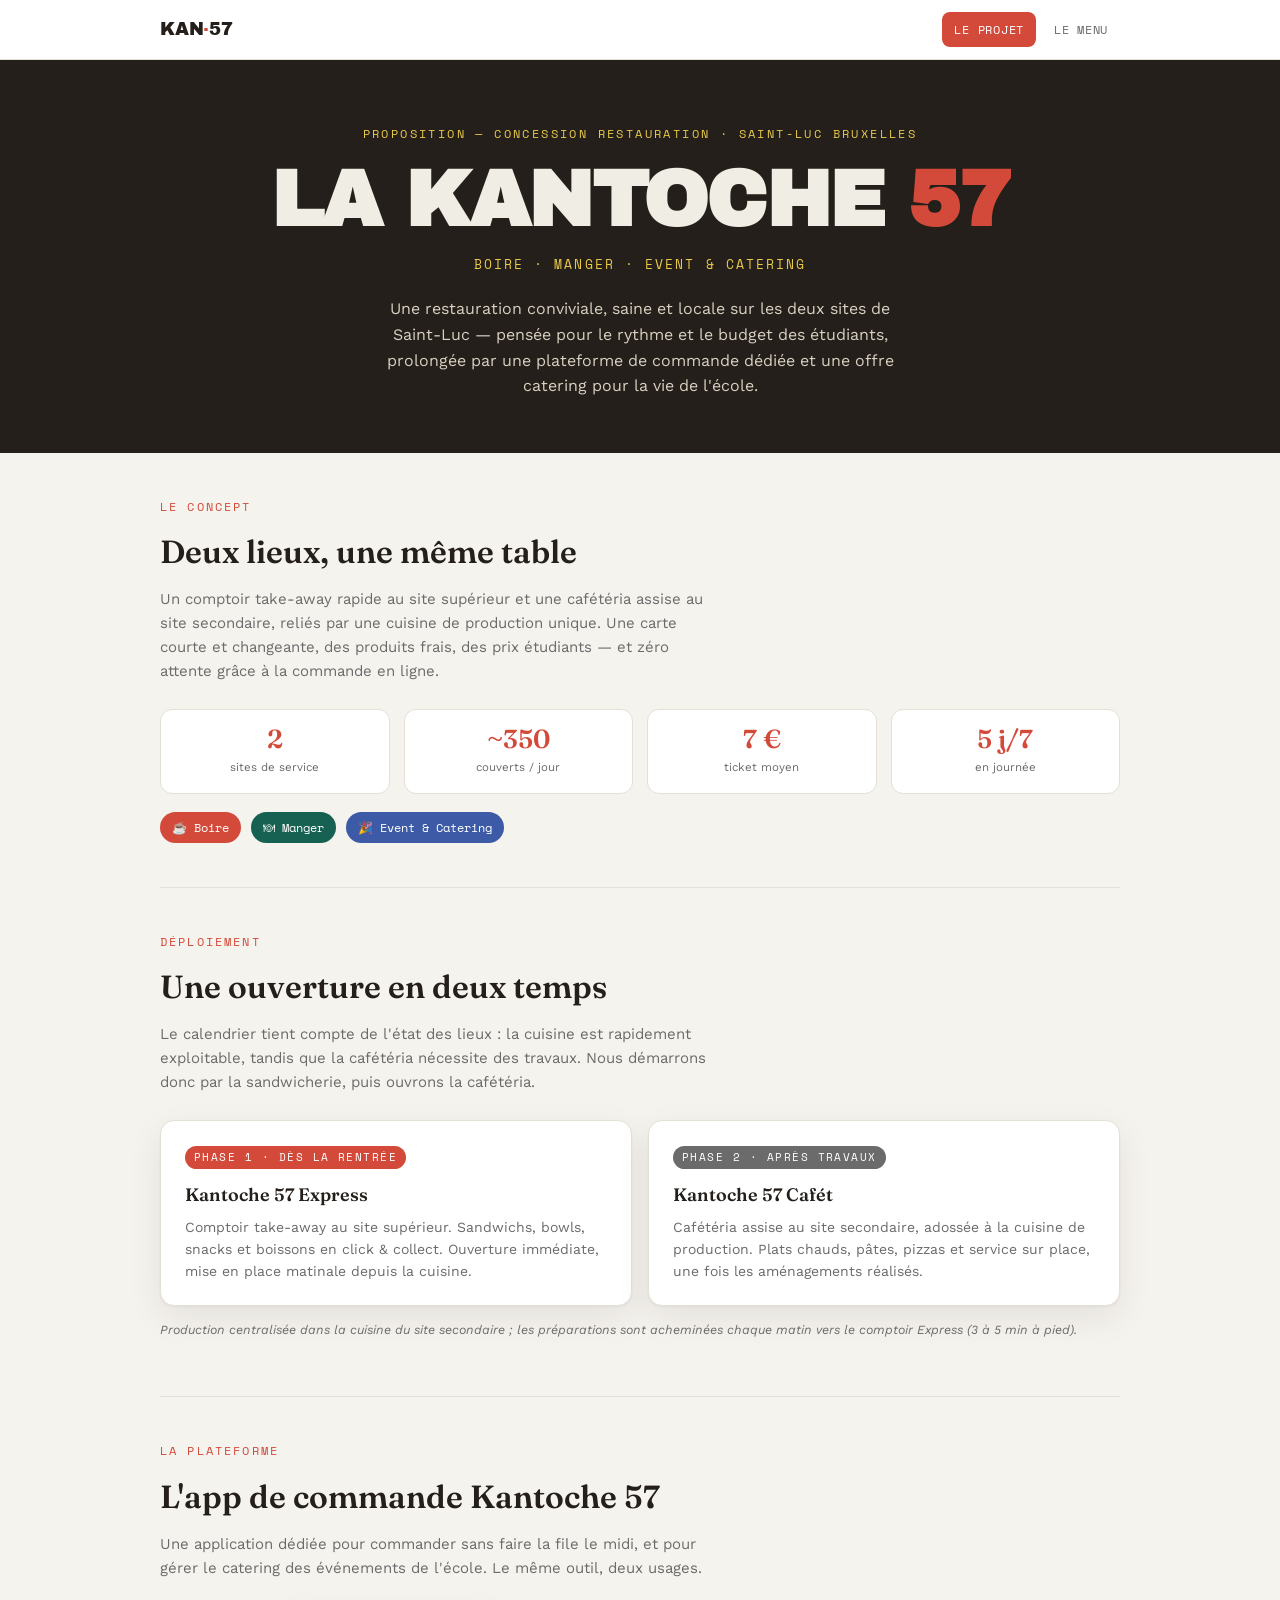
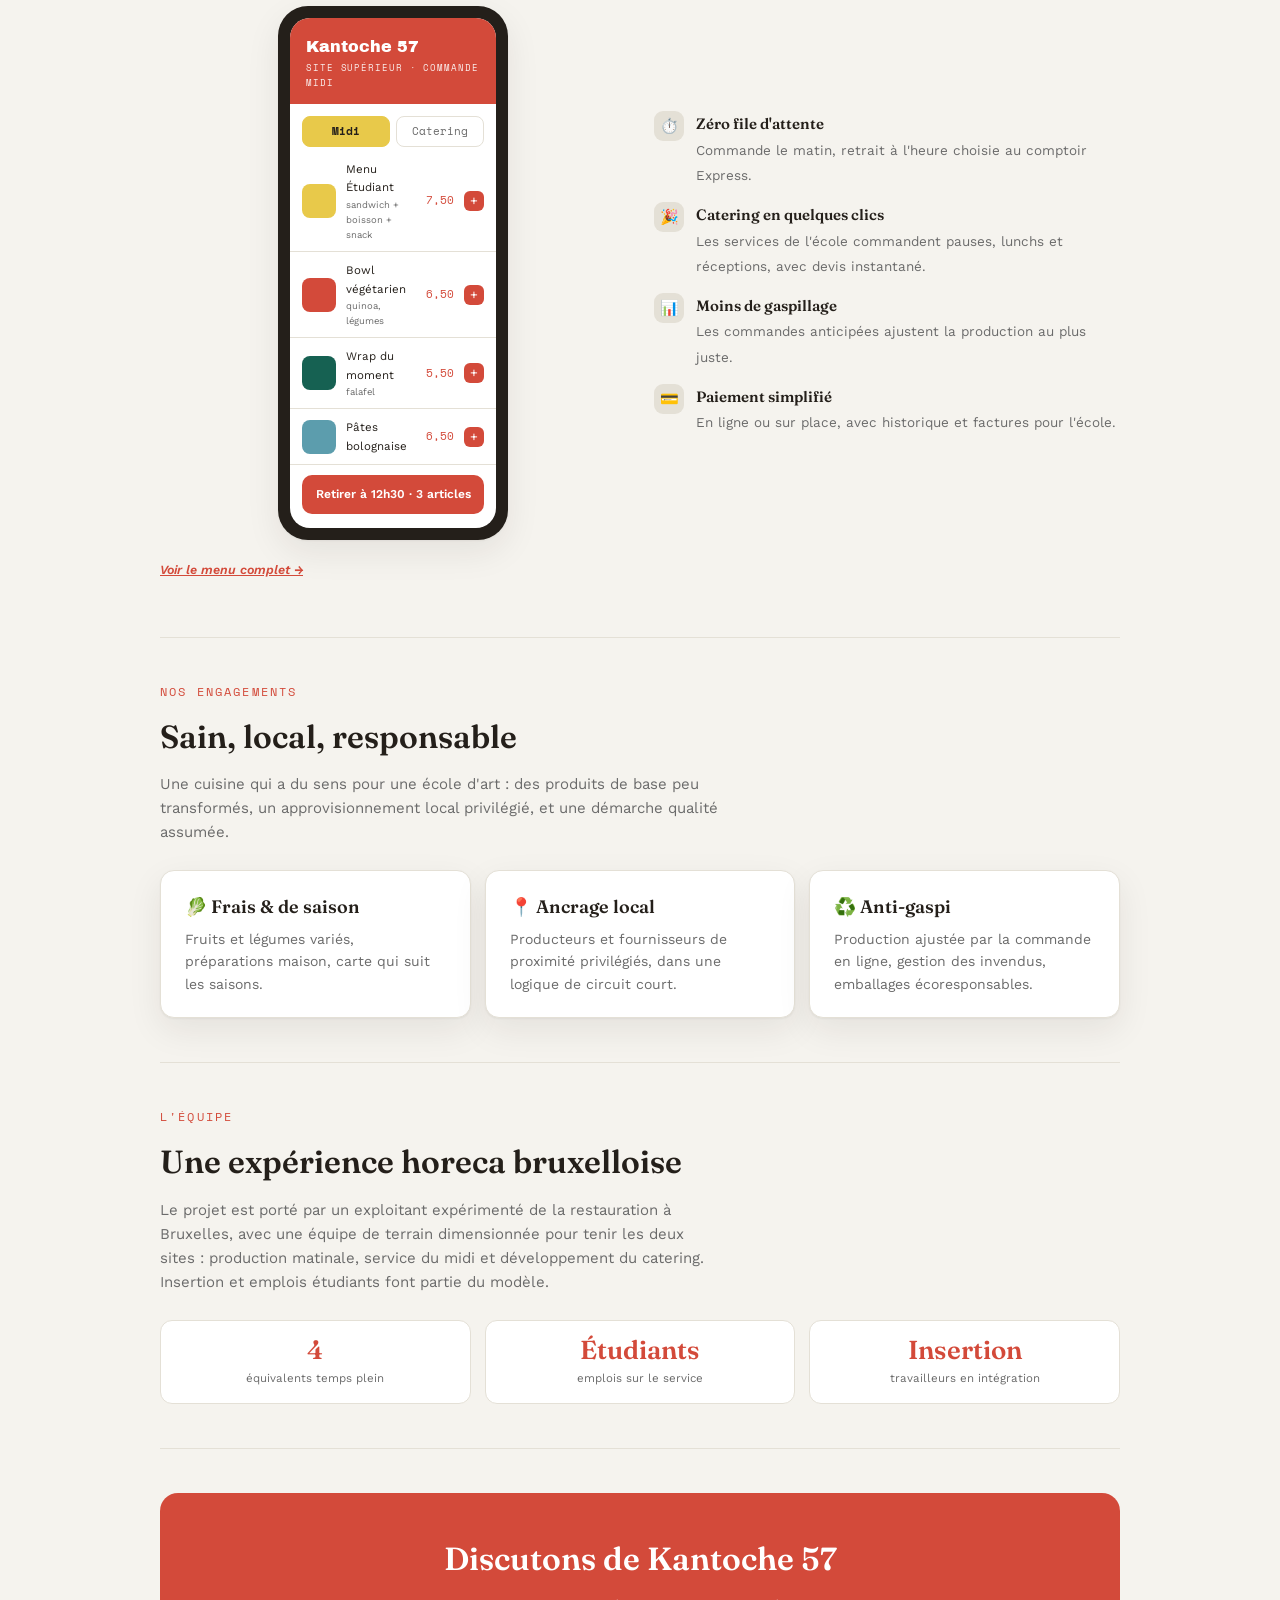
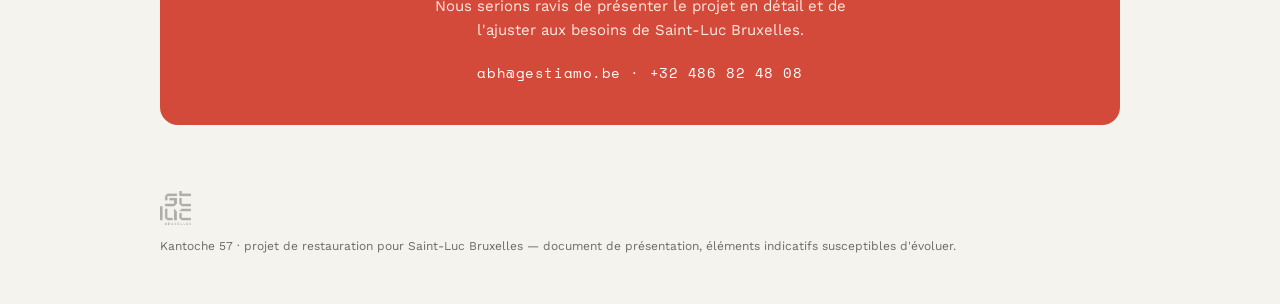
==== index.html @ 70ecbf1e "Kantoche 57 - mini-site" ====
<!doctype html>
<html lang="fr">
<head>
<meta charset="utf-8">
<meta name="viewport" content="width=device-width, initial-scale=1, viewport-fit=cover">
<title>La Kantoche 57 — l'offre</title>
<meta name="description" content="La Kantoche 57 — restauration conviviale, saine et locale sur les deux sites de Saint-Luc Bruxelles. Boire · Manger · Event & Catering.">
<link rel="preconnect" href="https://fonts.googleapis.com">
<link rel="preconnect" href="https://fonts.gstatic.com" crossorigin>
<link rel="stylesheet" href="https://fonts.googleapis.com/css2?family=Fraunces:opsz,wght@9..144,400;9..144,600&family=Work+Sans:wght@400;500;600;700&family=Space+Mono&family=Archivo+Black&display=swap">
<link rel="stylesheet" href="/assets/style.css">
</head>
<body>

<nav class="nav">
  <div class="in">
    <a class="brand" href="/">KAN<span>·</span>57</a>
    <div class="links">
      <a href="/" class="on">Le projet</a>
      <a href="/menu.html">Le menu</a>
    </div>
  </div>
</nav>

<header class="hero">
  <p class="kicker">Proposition — Concession restauration · Saint-Luc Bruxelles</p>
  <h1>LA KANTOCHE <span class="n">57</span></h1>
  <p class="tag">Boire · Manger · Event &amp; Catering</p>
  <p class="pitch">Une restauration conviviale, saine et locale sur les deux sites de Saint-Luc — pensée pour le rythme et le budget des étudiants, prolongée par une plateforme de commande dédiée et une offre catering pour la vie de l'école.</p>
</header>

<div class="wrap">

  <section>
    <p class="eyebrow">Le concept</p>
    <h2>Deux lieux, une même table</h2>
    <p class="sub">Un comptoir take-away rapide au site supérieur et une cafétéria assise au site secondaire, reliés par une cuisine de production unique. Une carte courte et changeante, des produits frais, des prix étudiants — et zéro attente grâce à la commande en ligne.</p>
    <div class="stats">
      <div class="stat"><div class="v">2</div><div class="l">sites de service</div></div>
      <div class="stat"><div class="v">~350</div><div class="l">couverts / jour</div></div>
      <div class="stat"><div class="v">7&nbsp;€</div><div class="l">ticket moyen</div></div>
      <div class="stat"><div class="v">5&nbsp;j/7</div><div class="l">en journée</div></div>
    </div>
    <div class="pills" style="margin-top:18px">
      <span class="pill" style="background:var(--rouge)">☕ Boire</span>
      <span class="pill" style="background:var(--sapin)">🍽 Manger</span>
      <span class="pill" style="background:var(--bleu)">🎉 Event &amp; Catering</span>
    </div>
  </section>

  <section>
    <p class="eyebrow">Déploiement</p>
    <h2>Une ouverture en deux temps</h2>
    <p class="sub">Le calendrier tient compte de l'état des lieux : la cuisine est rapidement exploitable, tandis que la cafétéria nécessite des travaux. Nous démarrons donc par la sandwicherie, puis ouvrons la cafétéria.</p>
    <div class="cols">
      <div class="card">
        <span class="phase">Phase 1 · dès la rentrée</span>
        <h3>Kantoche 57 Express</h3>
        <p>Comptoir take-away au site supérieur. Sandwichs, bowls, snacks et boissons en click &amp; collect. Ouverture immédiate, mise en place matinale depuis la cuisine.</p>
      </div>
      <div class="card">
        <span class="phase two">Phase 2 · après travaux</span>
        <h3>Kantoche 57 Cafét</h3>
        <p>Cafétéria assise au site secondaire, adossée à la cuisine de production. Plats chauds, pâtes, pizzas et service sur place, une fois les aménagements réalisés.</p>
      </div>
    </div>
    <p class="note">Production centralisée dans la cuisine du site secondaire ; les préparations sont acheminées chaque matin vers le comptoir Express (3 à 5 min à pied).</p>
  </section>

  <section>
    <p class="eyebrow">La plateforme</p>
    <h2>L'app de commande Kantoche 57</h2>
    <p class="sub">Une application dédiée pour commander sans faire la file le midi, et pour gérer le catering des événements de l'école. Le même outil, deux usages.</p>
    <div class="app">
      <div class="phone">
        <div class="screen">
          <div class="scr-top"><div class="b">Kantoche 57</div><div class="loc">SITE SUPÉRIEUR · COMMANDE MIDI</div></div>
          <div class="tabs"><div class="tab on">Midi</div><div class="tab">Catering</div></div>
          <div class="prod"><div class="th" style="background:var(--jaune)"></div><div class="pn">Menu Étudiant<small>sandwich + boisson + snack</small></div><div class="pp">7,50</div><div class="add">+</div></div>
          <div class="prod"><div class="th" style="background:var(--rouge)"></div><div class="pn">Bowl végétarien<small>quinoa, légumes</small></div><div class="pp">6,50</div><div class="add">+</div></div>
          <div class="prod"><div class="th" style="background:var(--sapin)"></div><div class="pn">Wrap du moment<small>falafel</small></div><div class="pp">5,50</div><div class="add">+</div></div>
          <div class="prod"><div class="th" style="background:var(--cyan)"></div><div class="pn">Pâtes bolognaise</div><div class="pp">6,50</div><div class="add">+</div></div>
          <div class="scr-btn">Retirer à 12h30 · 3 articles</div>
        </div>
      </div>
      <ul class="feat">
        <li><span class="ic">⏱️</span><div><b>Zéro file d'attente</b><br><span>Commande le matin, retrait à l'heure choisie au comptoir Express.</span></div></li>
        <li><span class="ic">🎉</span><div><b>Catering en quelques clics</b><br><span>Les services de l'école commandent pauses, lunchs et réceptions, avec devis instantané.</span></div></li>
        <li><span class="ic">📊</span><div><b>Moins de gaspillage</b><br><span>Les commandes anticipées ajustent la production au plus juste.</span></div></li>
        <li><span class="ic">💳</span><div><b>Paiement simplifié</b><br><span>En ligne ou sur place, avec historique et factures pour l'école.</span></div></li>
      </ul>
    </div>
    <p class="note" style="margin-top:20px"><a href="/menu.html" style="color:var(--rouge);font-weight:600">Voir le menu complet →</a></p>
  </section>

  <section>
    <p class="eyebrow">Nos engagements</p>
    <h2>Sain, local, responsable</h2>
    <p class="sub">Une cuisine qui a du sens pour une école d'art : des produits de base peu transformés, un approvisionnement local privilégié, et une démarche qualité assumée.</p>
    <div class="eng">
      <div class="card"><h3>🥬 Frais &amp; de saison</h3><p>Fruits et légumes variés, préparations maison, carte qui suit les saisons.</p></div>
      <div class="card"><h3>📍 Ancrage local</h3><p>Producteurs et fournisseurs de proximité privilégiés, dans une logique de circuit court.</p></div>
      <div class="card"><h3>♻️ Anti-gaspi</h3><p>Production ajustée par la commande en ligne, gestion des invendus, emballages écoresponsables.</p></div>
    </div>
  </section>

  <section>
    <p class="eyebrow">L'équipe</p>
    <h2>Une expérience horeca bruxelloise</h2>
    <p class="sub">Le projet est porté par un exploitant expérimenté de la restauration à Bruxelles, avec une équipe de terrain dimensionnée pour tenir les deux sites : production matinale, service du midi et développement du catering. Insertion et emplois étudiants font partie du modèle.</p>
    <div class="stats" style="grid-template-columns:repeat(3,1fr)">
      <div class="stat"><div class="v">4</div><div class="l">équivalents temps plein</div></div>
      <div class="stat"><div class="v">Étudiants</div><div class="l">emplois sur le service</div></div>
      <div class="stat"><div class="v">Insertion</div><div class="l">travailleurs en intégration</div></div>
    </div>
  </section>

  <section style="border-bottom:0">
    <div class="cta">
      <h2>Discutons de Kantoche 57</h2>
      <p>Nous serions ravis de présenter le projet en détail et de l'ajuster aux besoins de Saint-Luc Bruxelles.</p>
      <div class="contact">abh@gestiamo.be · +32 486 82 48 08</div>
    </div>
  </section>

</div>

<footer class="foot">
  <div class="logos">
    <img src="/assets/logo-esa-bxl.png" alt="ESA St-Luc Bruxelles">
  </div>
  Kantoche 57 · projet de restauration pour Saint-Luc Bruxelles — document de présentation, éléments indicatifs susceptibles d'évoluer.
</footer>

</body>
</html>
---- assets/style.css ----
/* La Kantoche 57 — feuille de style partagée. Palette ESA St-Luc BXL adoucie, signature rouge brique. */
:root{
  --bg:#f5f3ee; --paper:#ffffff; --ink:#241f1a; --muted:#6b6b6b; --line:#e4e0d6;
  --rouge:#D34A3A; --cyan:#5C9DAD; --jaune:#E8C94A; --sapin:#166152; --rose:#D178C8; --vertvif:#5DA36A; --bleu:#3C5AA6; --encre:#241f1a;
  --shadow:0 1px 2px rgba(40,30,20,.05),0 12px 34px rgba(40,30,20,.08);
  --sans:"Work Sans",system-ui,-apple-system,sans-serif; --mono:"Space Mono",ui-monospace,monospace;
  --black:"Archivo Black","Work Sans",sans-serif; --serif:"Fraunces",Georgia,serif;
}
@media (prefers-color-scheme:dark){:root:not([data-theme="light"]){
  --bg:#161310; --paper:#201b15; --ink:#f2ece0; --muted:#a89c8c; --line:#332b21;
  --rouge:#E06A5A; --sapin:#3E8C7A; --cyan:#6FA9B8; color-scheme:dark;
  --shadow:0 1px 2px rgba(0,0,0,.3),0 14px 38px rgba(0,0,0,.5);
}}
:root[data-theme="dark"]{
  --bg:#161310; --paper:#201b15; --ink:#f2ece0; --muted:#a89c8c; --line:#332b21;
  --rouge:#E06A5A; --sapin:#3E8C7A; --cyan:#6FA9B8; color-scheme:dark;
}
*{box-sizing:border-box}
html,body{margin:0}
body{background:var(--bg);color:var(--ink);font-family:var(--sans);line-height:1.6}
img{max-width:100%}
a{color:inherit}

/* NAV */
.nav{position:sticky;top:0;z-index:20;background:var(--paper);border-bottom:1px solid var(--line);backdrop-filter:blur(6px)}
.nav .in{max-width:1000px;margin:0 auto;padding:12px 20px;display:flex;align-items:center;justify-content:space-between;gap:16px}
.nav .brand{font-family:var(--black);font-size:18px;letter-spacing:-.01em;text-decoration:none;color:var(--ink)}
.nav .brand span{color:var(--rouge)}
.nav .links{display:flex;gap:6px}
.nav .links a{font-family:var(--mono);font-size:12px;letter-spacing:.06em;text-transform:uppercase;text-decoration:none;padding:8px 12px;border-radius:8px;color:var(--muted)}
.nav .links a.on,.nav .links a:hover{background:var(--rouge);color:#fff}

.wrap{max-width:1000px;margin:0 auto;padding-inline:20px}
.eyebrow{font-family:var(--mono);font-size:12px;letter-spacing:.18em;text-transform:uppercase;color:var(--rouge);margin:0 0 10px}
h2{font-family:var(--serif);font-weight:600;font-size:clamp(23px,3.6vw,32px);margin:0 0 10px;text-wrap:balance}
.sub{color:var(--muted);font-size:15px;margin:0 0 26px;max-width:62ch}
section{padding-block:44px;border-bottom:1px solid var(--line)}
section:last-child{border-bottom:0}

/* HERO */
.hero{background:var(--encre);color:#f0ede4;text-align:center;padding:64px 20px 54px}
.hero .kicker{font-family:var(--mono);font-size:12px;letter-spacing:.2em;text-transform:uppercase;color:var(--jaune);margin:0 0 22px}
.hero h1{font-family:var(--black);font-size:clamp(40px,9vw,78px);line-height:.9;margin:0;letter-spacing:-.02em}
.hero h1 .n{color:var(--rouge)}
.hero .tag{font-family:var(--mono);font-size:13px;letter-spacing:.16em;text-transform:uppercase;color:var(--jaune);margin:18px 0 0}
.hero .pitch{max-width:52ch;margin:22px auto 0;color:#d9d0c2;font-size:16px}

.cols{display:grid;grid-template-columns:1fr 1fr;gap:16px}
@media (max-width:600px){.cols{grid-template-columns:1fr}}
.card{background:var(--paper);border:1px solid var(--line);border-radius:14px;box-shadow:var(--shadow);padding:22px 24px;min-width:0}
.card h3{font-family:var(--serif);font-size:18px;font-weight:600;margin:0 0 6px}
.card p{font-size:14px;color:var(--muted);margin:0}
.phase{font-family:var(--mono);font-size:10.5px;letter-spacing:.14em;text-transform:uppercase;color:#fff;background:var(--rouge);display:inline-block;padding:3px 9px;border-radius:20px;margin-bottom:12px}
.phase.two{background:var(--muted)}

.stats{display:grid;grid-template-columns:repeat(4,1fr);gap:14px;margin-top:8px}
@media (max-width:600px){.stats{grid-template-columns:repeat(2,1fr)}}
.stat{text-align:center;background:var(--paper);border:1px solid var(--line);border-radius:12px;padding:16px 10px}
.stat .v{font-family:var(--serif);font-size:26px;font-weight:600;color:var(--rouge);line-height:1}
.stat .l{font-size:11.5px;color:var(--muted);margin-top:6px}

.pills{display:flex;flex-wrap:wrap;gap:10px;margin-top:6px}
.pill{font-family:var(--mono);font-size:12px;color:#fff;padding:6px 12px;border-radius:20px}

.eng{display:grid;grid-template-columns:1fr 1fr 1fr;gap:14px}
@media (max-width:600px){.eng{grid-template-columns:1fr}}

.cta{background:var(--rouge);color:#fff;border-radius:18px;text-align:center;padding:40px 22px}
.cta h2{color:#fff}
.cta p{color:#ffe9e4;max-width:48ch;margin:0 auto;font-size:15px}
.cta .contact{font-family:var(--mono);font-size:14px;margin-top:20px;letter-spacing:.04em}

.foot{max-width:1000px;margin:0 auto;padding:22px 20px 48px;font-size:12px;color:var(--muted)}
.foot .logos{display:flex;gap:16px;align-items:center;margin-bottom:12px}
.foot .logos img{height:34px;width:auto;opacity:.7}
.note{font-size:12.5px;color:var(--muted);font-style:italic;margin-top:14px}

/* APP MOCKUP */
.app{display:grid;grid-template-columns:1fr 1fr;gap:28px;align-items:center}
@media (max-width:640px){.app{grid-template-columns:1fr;gap:20px}}
.phone{width:230px;max-width:100%;margin:0 auto;background:var(--encre);border-radius:30px;padding:12px;box-shadow:var(--shadow)}
.screen{background:var(--paper);border-radius:20px;overflow:hidden}
.scr-top{background:var(--rouge);color:#fff;padding:16px 16px 14px}
.scr-top .b{font-family:var(--black);font-size:16px}
.scr-top .loc{font-family:var(--mono);font-size:9px;letter-spacing:.1em;opacity:.9;margin-top:2px}
.tabs{display:flex;gap:6px;padding:12px 12px 4px}
.tab{flex:1;text-align:center;font-size:10.5px;font-family:var(--mono);padding:6px 4px;border-radius:8px;border:1px solid var(--line);color:var(--muted)}
.tab.on{background:var(--jaune);color:var(--encre);border-color:var(--jaune);font-weight:700}
.prod{display:flex;align-items:center;gap:10px;padding:9px 12px;border-bottom:1px solid var(--line)}
.prod .th{width:34px;height:34px;border-radius:8px;flex:none}
.prod .pn{font-size:11.5px;flex:1;min-width:0}
.prod .pn small{display:block;color:var(--muted);font-size:9.5px}
.prod .pp{font-family:var(--mono);font-size:11px;color:var(--rouge)}
.add{width:20px;height:20px;border-radius:6px;background:var(--rouge);color:#fff;display:grid;place-items:center;font-size:13px;flex:none}
.scr-btn{margin:10px 12px 14px;background:var(--rouge);color:#fff;text-align:center;font-size:12px;font-weight:600;padding:10px;border-radius:10px}
.feat{list-style:none;padding:0;margin:0;display:flex;flex-direction:column;gap:14px}
.feat li{display:flex;gap:12px;align-items:flex-start}
.feat .ic{width:30px;height:30px;border-radius:9px;background:var(--line);display:grid;place-items:center;flex:none;font-size:15px}
.feat b{font-family:var(--serif);font-weight:600;font-size:15px}
.feat span{font-size:13.5px;color:var(--muted)}

/* MENU PAGE */
.menucols{display:grid;grid-template-columns:1fr 1fr;gap:18px}
@media (max-width:760px){.menucols{grid-template-columns:1fr}}
.menucard{background:var(--paper);border:1px solid var(--line);border-radius:16px;overflow:hidden;box-shadow:var(--shadow)}
.mhead{color:#fff;padding:18px 22px}
.mhead .mt{font-family:var(--serif);font-size:21px;font-weight:600}
.mhead .ms{font-family:var(--mono);font-size:10px;letter-spacing:.1em;text-transform:uppercase;opacity:.92;margin-top:2px}
.mbody{padding:6px 22px 20px}
.mcat{font-family:var(--mono);font-size:10.5px;letter-spacing:.12em;text-transform:uppercase;color:var(--rouge);margin:18px 0 3px;border-bottom:2px solid var(--line);padding-bottom:4px}
.mi{display:flex;justify-content:space-between;align-items:baseline;gap:10px;padding:6px 0;border-bottom:1px dotted var(--line);font-size:14px}
.mi .n{min-width:0}
.mi .n small{display:block;color:var(--muted);font-size:11.5px;margin-top:1px}
.mi .p{font-family:var(--mono);font-size:13px;white-space:nowrap;font-variant-numeric:tabular-nums}
.veg{color:var(--sapin);font-weight:700}
.fbox{margin-top:14px;background:var(--bg);border-radius:10px;padding:14px 16px}
.fbt{font-family:var(--mono);font-size:10.5px;letter-spacing:.12em;text-transform:uppercase;color:var(--rouge);margin-bottom:6px}
.fl{display:flex;justify-content:space-between;align-items:baseline;gap:10px;padding:5px 0}
.fl b{font-family:var(--serif);font-weight:600;font-size:14px}
.fl b small{display:block;font-family:var(--sans);font-weight:400;color:var(--muted);font-size:11.5px}
.fl .fp{font-family:var(--mono);color:var(--rouge);font-weight:600;white-space:nowrap}
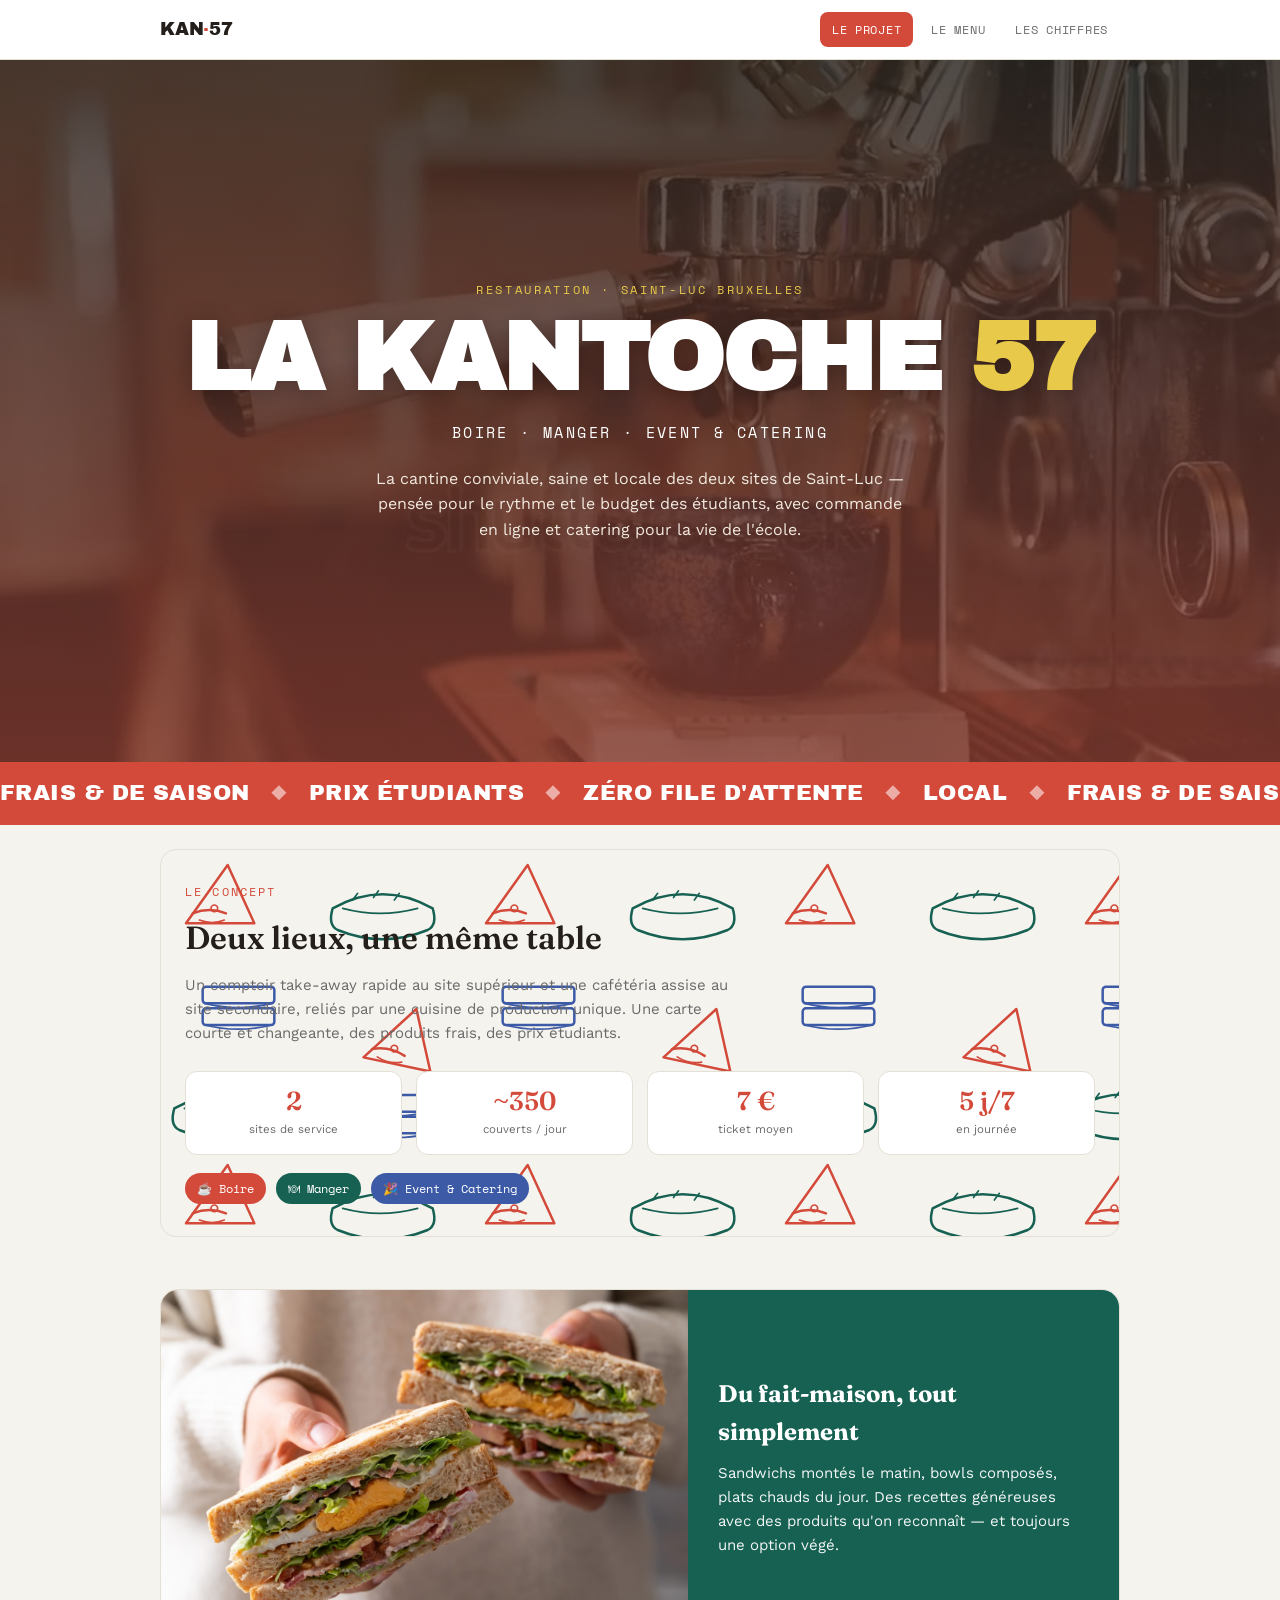
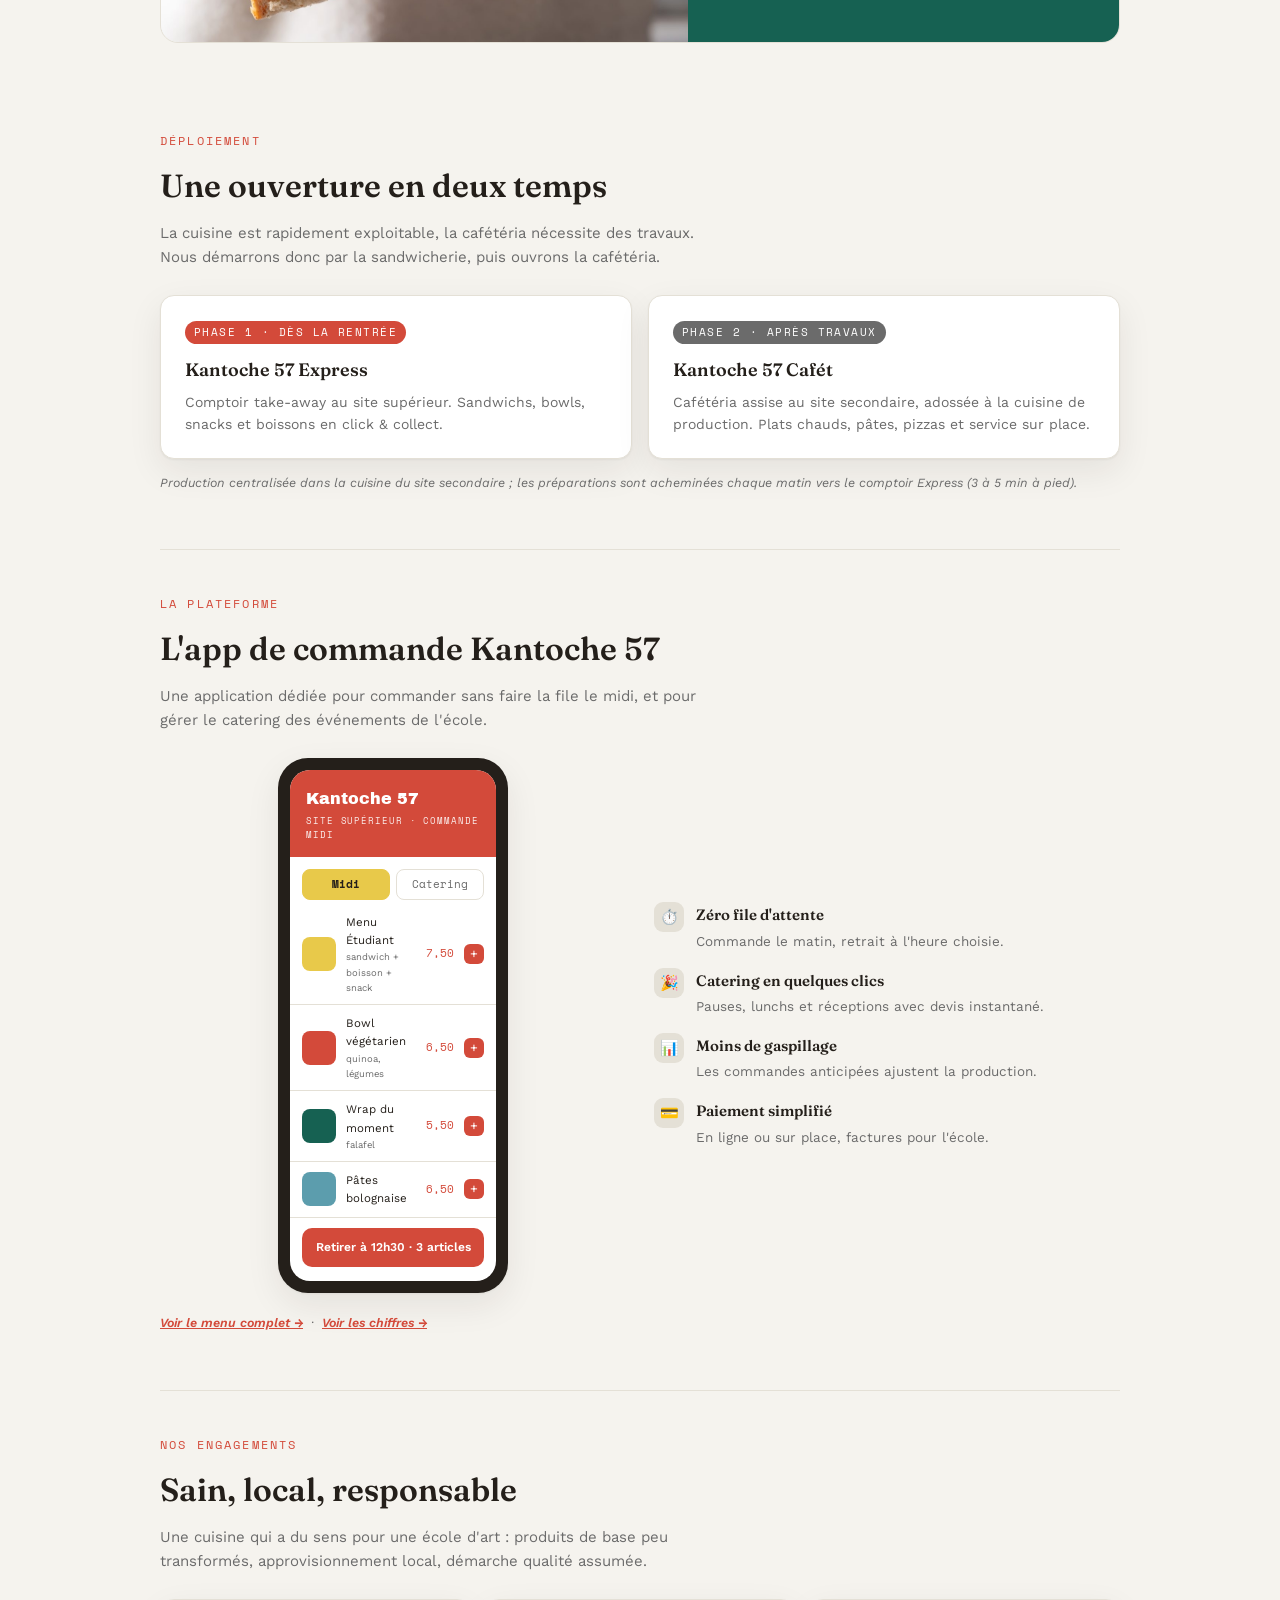
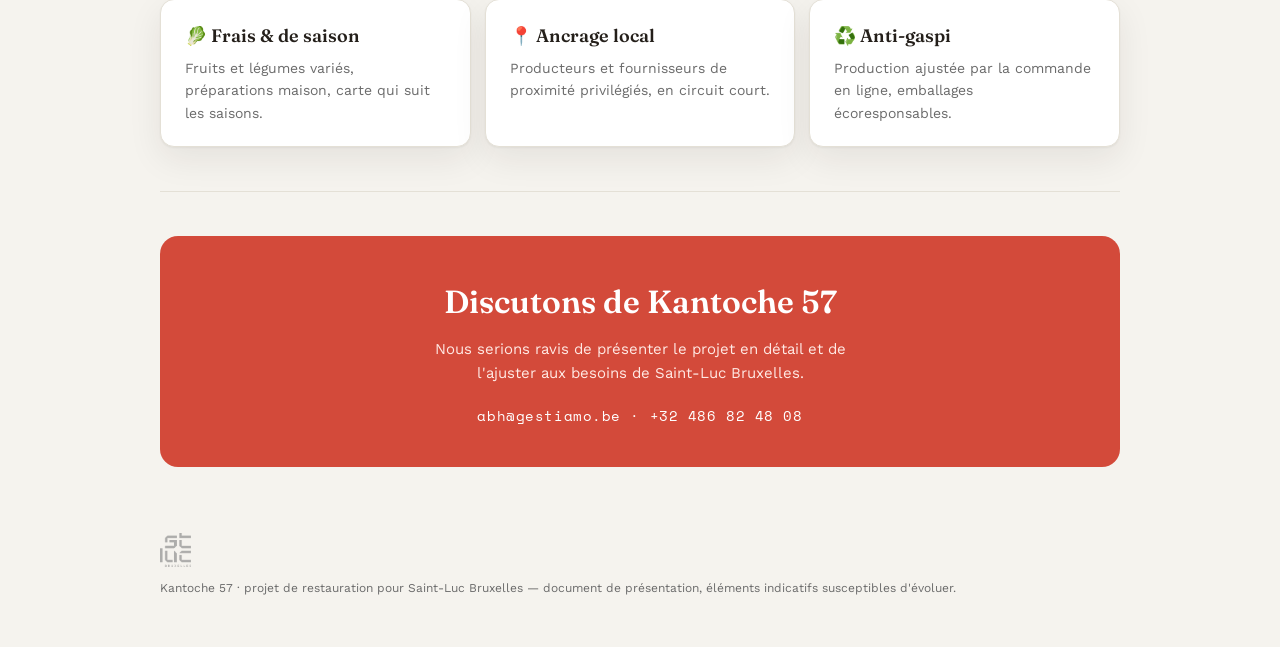
==== commit 30d3fafc: "Kantoche 57 - site" ====
--- a/index.html
+++ b/index.html
@@ -9,6 +9,30 @@
 <link rel="preconnect" href="https://fonts.gstatic.com" crossorigin>
 <link rel="stylesheet" href="https://fonts.googleapis.com/css2?family=Fraunces:opsz,wght@9..144,400;9..144,600&family=Work+Sans:wght@400;500;600;700&family=Space+Mono&family=Archivo+Black&display=swap">
 <link rel="stylesheet" href="/assets/style.css">
+<style>
+  /* hero vidéo */
+  .vhero{position:relative;min-height:78vh;display:flex;align-items:center;justify-content:center;text-align:center;overflow:hidden;background:var(--encre)}
+  .vhero video{position:absolute;inset:0;width:100%;height:100%;object-fit:cover;opacity:.42}
+  .vhero .veil{position:absolute;inset:0;background:linear-gradient(180deg,rgba(36,31,26,.5),rgba(211,74,58,.4))}
+  .vhero .inner{position:relative;z-index:2;color:#fff;padding:40px 20px}
+  .vhero .kicker{font-family:var(--mono);font-size:12px;letter-spacing:.22em;text-transform:uppercase;color:var(--jaune);margin:0 0 18px}
+  .vhero h1{font-family:var(--black);font-size:clamp(44px,11vw,96px);line-height:.86;margin:0;letter-spacing:-.02em;text-shadow:0 4px 24px rgba(0,0,0,.3)}
+  .vhero h1 .n{color:var(--jaune)}
+  .vhero .tag{font-family:var(--mono);font-size:clamp(12px,2.4vw,15px);letter-spacing:.16em;text-transform:uppercase;color:#fff;margin:20px 0 0}
+  .vhero .pitch{max-width:54ch;margin:22px auto 0;color:#f2e9df;font-size:16px}
+  /* bandeaux couleur */
+  .band{padding:14px 0;overflow:hidden;white-space:nowrap}
+  .band .run{display:inline-block;font-family:var(--black);font-size:22px;letter-spacing:.02em;color:#fff}
+  .band .run span{opacity:.55;margin:0 14px}
+  /* motif doodle */
+  .doodle{background-image:url('/assets/doodles.svg');background-size:300px;background-repeat:repeat;opacity:1}
+  .photo-band{display:grid;grid-template-columns:1.1fr .9fr;gap:0;align-items:stretch;border-radius:18px;overflow:hidden;border:1px solid var(--line);margin-top:8px}
+  @media (max-width:700px){.photo-band{grid-template-columns:1fr}}
+  .photo-band img{width:100%;height:100%;object-fit:cover;min-height:260px}
+  .photo-band .txt{background:var(--sapin);color:#fff;padding:34px 30px;display:flex;flex-direction:column;justify-content:center}
+  .photo-band .txt h3{font-family:var(--serif);font-size:24px;margin:0 0 10px}
+  .photo-band .txt p{margin:0;font-size:15px;opacity:.95}
+</style>
 </head>
 <body>
 
@@ -18,23 +42,32 @@
     <div class="links">
       <a href="/" class="on">Le projet</a>
       <a href="/menu.html">Le menu</a>
+      <a href="/chiffres.html">Les chiffres</a>
     </div>
   </div>
 </nav>
 
-<header class="hero">
-  <p class="kicker">Proposition — Concession restauration · Saint-Luc Bruxelles</p>
-  <h1>LA KANTOCHE <span class="n">57</span></h1>
-  <p class="tag">Boire · Manger · Event &amp; Catering</p>
-  <p class="pitch">Une restauration conviviale, saine et locale sur les deux sites de Saint-Luc — pensée pour le rythme et le budget des étudiants, prolongée par une plateforme de commande dédiée et une offre catering pour la vie de l'école.</p>
+<header class="vhero">
+  <video autoplay muted loop playsinline poster="/assets/hero-poster.jpg">
+    <source src="/assets/hero.mp4" type="video/mp4">
+  </video>
+  <div class="veil"></div>
+  <div class="inner">
+    <p class="kicker">Restauration · Saint-Luc Bruxelles</p>
+    <h1>LA KANTOCHE <span class="n">57</span></h1>
+    <p class="tag">Boire · Manger · Event &amp; Catering</p>
+    <p class="pitch">La cantine conviviale, saine et locale des deux sites de Saint-Luc — pensée pour le rythme et le budget des étudiants, avec commande en ligne et catering pour la vie de l'école.</p>
+  </div>
 </header>
+
+<div class="band" style="background:var(--rouge)"><div class="run">FRAIS &amp; DE SAISON <span>◆</span> PRIX ÉTUDIANTS <span>◆</span> ZÉRO FILE D'ATTENTE <span>◆</span> LOCAL <span>◆</span> FRAIS &amp; DE SAISON <span>◆</span> PRIX ÉTUDIANTS <span>◆</span> ZÉRO FILE D'ATTENTE <span>◆</span> LOCAL <span>◆</span></div></div>
 
 <div class="wrap">
 
-  <section>
+  <section class="doodle" style="border-radius:16px;padding:32px 24px;margin-top:24px;border:1px solid var(--line)">
     <p class="eyebrow">Le concept</p>
     <h2>Deux lieux, une même table</h2>
-    <p class="sub">Un comptoir take-away rapide au site supérieur et une cafétéria assise au site secondaire, reliés par une cuisine de production unique. Une carte courte et changeante, des produits frais, des prix étudiants — et zéro attente grâce à la commande en ligne.</p>
+    <p class="sub">Un comptoir take-away rapide au site supérieur et une cafétéria assise au site secondaire, reliés par une cuisine de production unique. Une carte courte et changeante, des produits frais, des prix étudiants.</p>
     <div class="stats">
       <div class="stat"><div class="v">2</div><div class="l">sites de service</div></div>
       <div class="stat"><div class="v">~350</div><div class="l">couverts / jour</div></div>
@@ -48,20 +81,30 @@
     </div>
   </section>
 
+  <section style="border-bottom:0">
+    <div class="photo-band">
+      <img src="/assets/sandwich-hero.jpg" alt="Sandwichs frais Kantoche 57">
+      <div class="txt">
+        <h3>Du fait-maison, tout simplement</h3>
+        <p>Sandwichs montés le matin, bowls composés, plats chauds du jour. Des recettes généreuses avec des produits qu'on reconnaît — et toujours une option végé.</p>
+      </div>
+    </div>
+  </section>
+
   <section>
     <p class="eyebrow">Déploiement</p>
     <h2>Une ouverture en deux temps</h2>
-    <p class="sub">Le calendrier tient compte de l'état des lieux : la cuisine est rapidement exploitable, tandis que la cafétéria nécessite des travaux. Nous démarrons donc par la sandwicherie, puis ouvrons la cafétéria.</p>
+    <p class="sub">La cuisine est rapidement exploitable, la cafétéria nécessite des travaux. Nous démarrons donc par la sandwicherie, puis ouvrons la cafétéria.</p>
     <div class="cols">
       <div class="card">
         <span class="phase">Phase 1 · dès la rentrée</span>
         <h3>Kantoche 57 Express</h3>
-        <p>Comptoir take-away au site supérieur. Sandwichs, bowls, snacks et boissons en click &amp; collect. Ouverture immédiate, mise en place matinale depuis la cuisine.</p>
+        <p>Comptoir take-away au site supérieur. Sandwichs, bowls, snacks et boissons en click &amp; collect.</p>
       </div>
       <div class="card">
         <span class="phase two">Phase 2 · après travaux</span>
         <h3>Kantoche 57 Cafét</h3>
-        <p>Cafétéria assise au site secondaire, adossée à la cuisine de production. Plats chauds, pâtes, pizzas et service sur place, une fois les aménagements réalisés.</p>
+        <p>Cafétéria assise au site secondaire, adossée à la cuisine de production. Plats chauds, pâtes, pizzas et service sur place.</p>
       </div>
     </div>
     <p class="note">Production centralisée dans la cuisine du site secondaire ; les préparations sont acheminées chaque matin vers le comptoir Express (3 à 5 min à pied).</p>
@@ -70,7 +113,7 @@
   <section>
     <p class="eyebrow">La plateforme</p>
     <h2>L'app de commande Kantoche 57</h2>
-    <p class="sub">Une application dédiée pour commander sans faire la file le midi, et pour gérer le catering des événements de l'école. Le même outil, deux usages.</p>
+    <p class="sub">Une application dédiée pour commander sans faire la file le midi, et pour gérer le catering des événements de l'école.</p>
     <div class="app">
       <div class="phone">
         <div class="screen">
@@ -84,34 +127,23 @@
         </div>
       </div>
       <ul class="feat">
-        <li><span class="ic">⏱️</span><div><b>Zéro file d'attente</b><br><span>Commande le matin, retrait à l'heure choisie au comptoir Express.</span></div></li>
-        <li><span class="ic">🎉</span><div><b>Catering en quelques clics</b><br><span>Les services de l'école commandent pauses, lunchs et réceptions, avec devis instantané.</span></div></li>
-        <li><span class="ic">📊</span><div><b>Moins de gaspillage</b><br><span>Les commandes anticipées ajustent la production au plus juste.</span></div></li>
-        <li><span class="ic">💳</span><div><b>Paiement simplifié</b><br><span>En ligne ou sur place, avec historique et factures pour l'école.</span></div></li>
+        <li><span class="ic">⏱️</span><div><b>Zéro file d'attente</b><br><span>Commande le matin, retrait à l'heure choisie.</span></div></li>
+        <li><span class="ic">🎉</span><div><b>Catering en quelques clics</b><br><span>Pauses, lunchs et réceptions avec devis instantané.</span></div></li>
+        <li><span class="ic">📊</span><div><b>Moins de gaspillage</b><br><span>Les commandes anticipées ajustent la production.</span></div></li>
+        <li><span class="ic">💳</span><div><b>Paiement simplifié</b><br><span>En ligne ou sur place, factures pour l'école.</span></div></li>
       </ul>
     </div>
-    <p class="note" style="margin-top:20px"><a href="/menu.html" style="color:var(--rouge);font-weight:600">Voir le menu complet →</a></p>
+    <p class="note" style="margin-top:20px"><a href="/menu.html" style="color:var(--rouge);font-weight:600">Voir le menu complet →</a> &nbsp;·&nbsp; <a href="/chiffres.html" style="color:var(--rouge);font-weight:600">Voir les chiffres →</a></p>
   </section>
 
   <section>
     <p class="eyebrow">Nos engagements</p>
     <h2>Sain, local, responsable</h2>
-    <p class="sub">Une cuisine qui a du sens pour une école d'art : des produits de base peu transformés, un approvisionnement local privilégié, et une démarche qualité assumée.</p>
+    <p class="sub">Une cuisine qui a du sens pour une école d'art : produits de base peu transformés, approvisionnement local, démarche qualité assumée.</p>
     <div class="eng">
       <div class="card"><h3>🥬 Frais &amp; de saison</h3><p>Fruits et légumes variés, préparations maison, carte qui suit les saisons.</p></div>
-      <div class="card"><h3>📍 Ancrage local</h3><p>Producteurs et fournisseurs de proximité privilégiés, dans une logique de circuit court.</p></div>
-      <div class="card"><h3>♻️ Anti-gaspi</h3><p>Production ajustée par la commande en ligne, gestion des invendus, emballages écoresponsables.</p></div>
-    </div>
-  </section>
-
-  <section>
-    <p class="eyebrow">L'équipe</p>
-    <h2>Une expérience horeca bruxelloise</h2>
-    <p class="sub">Le projet est porté par un exploitant expérimenté de la restauration à Bruxelles, avec une équipe de terrain dimensionnée pour tenir les deux sites : production matinale, service du midi et développement du catering. Insertion et emplois étudiants font partie du modèle.</p>
-    <div class="stats" style="grid-template-columns:repeat(3,1fr)">
-      <div class="stat"><div class="v">4</div><div class="l">équivalents temps plein</div></div>
-      <div class="stat"><div class="v">Étudiants</div><div class="l">emplois sur le service</div></div>
-      <div class="stat"><div class="v">Insertion</div><div class="l">travailleurs en intégration</div></div>
+      <div class="card"><h3>📍 Ancrage local</h3><p>Producteurs et fournisseurs de proximité privilégiés, en circuit court.</p></div>
+      <div class="card"><h3>♻️ Anti-gaspi</h3><p>Production ajustée par la commande en ligne, emballages écoresponsables.</p></div>
     </div>
   </section>
 
@@ -126,9 +158,7 @@
 </div>
 
 <footer class="foot">
-  <div class="logos">
-    <img src="/assets/logo-esa-bxl.png" alt="ESA St-Luc Bruxelles">
-  </div>
+  <div class="logos"><img src="/assets/logo-esa-bxl.png" alt="ESA St-Luc Bruxelles"></div>
   Kantoche 57 · projet de restauration pour Saint-Luc Bruxelles — document de présentation, éléments indicatifs susceptibles d'évoluer.
 </footer>
 
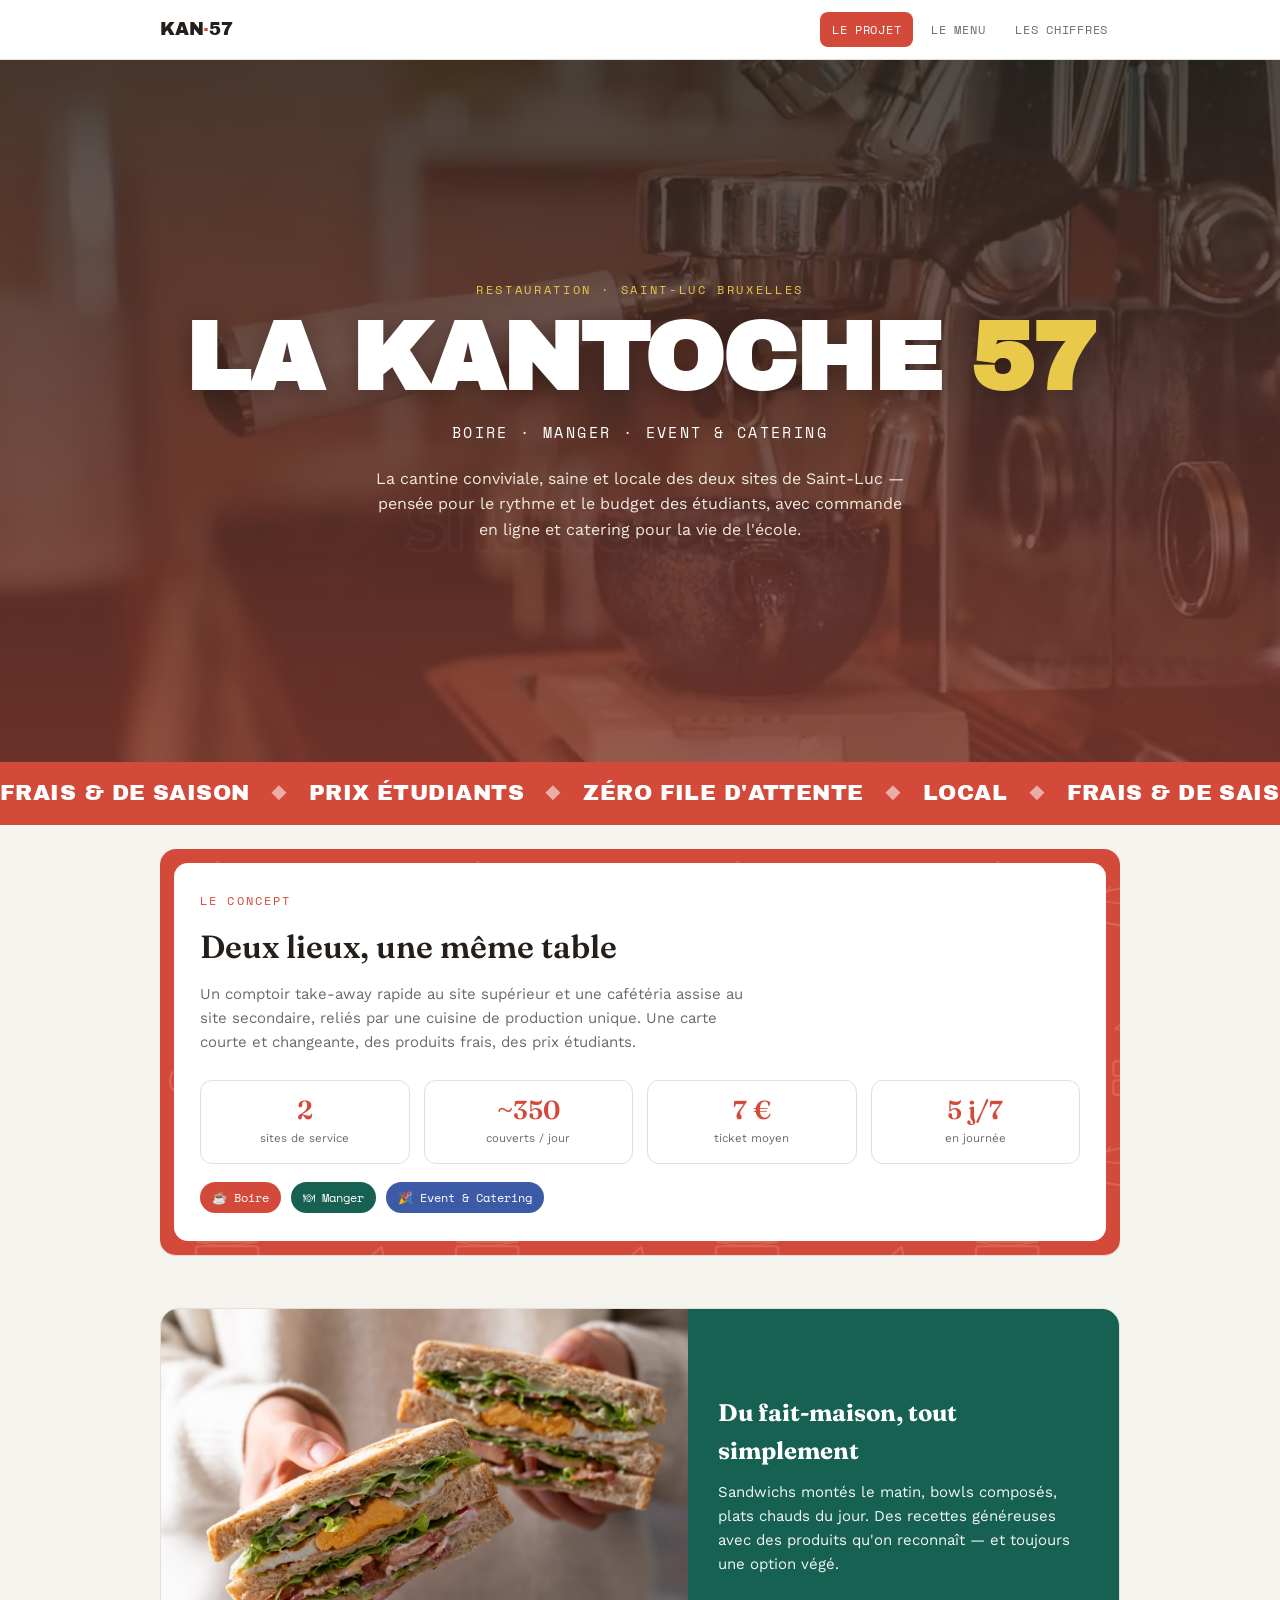
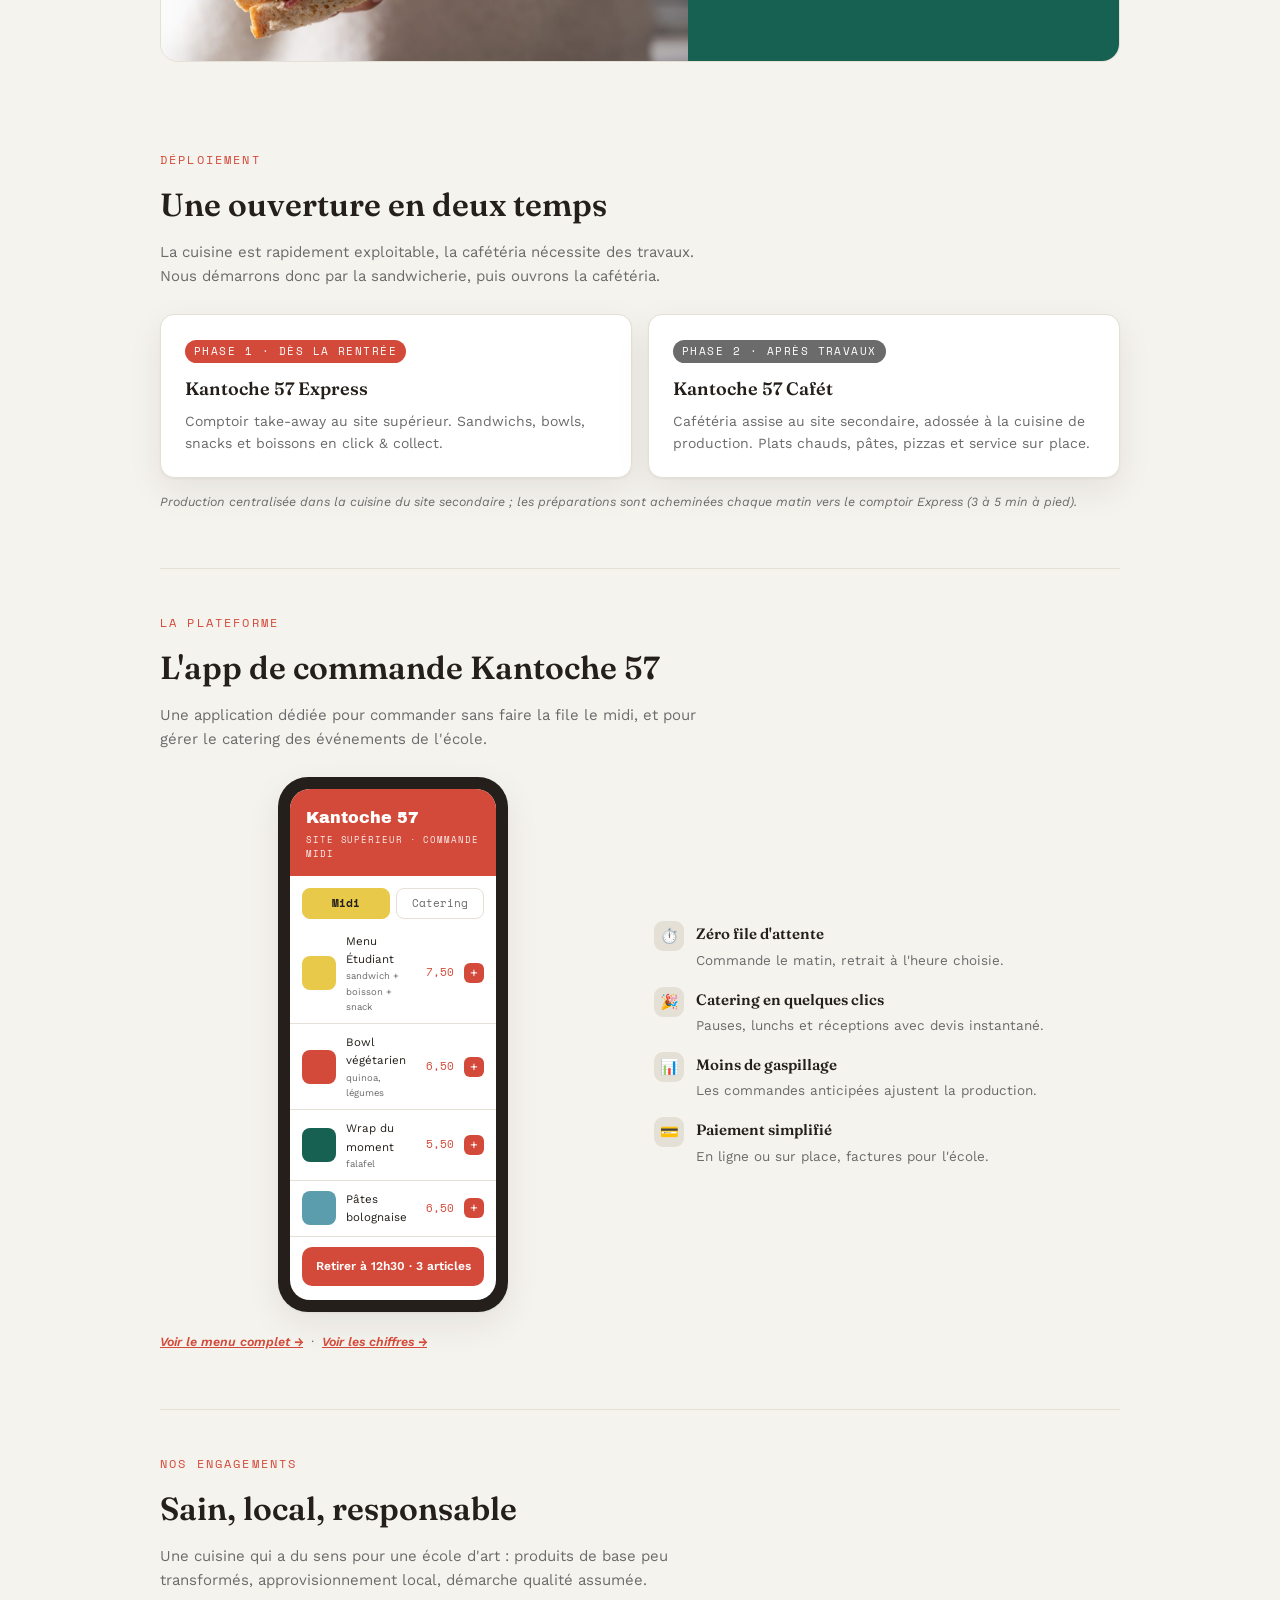
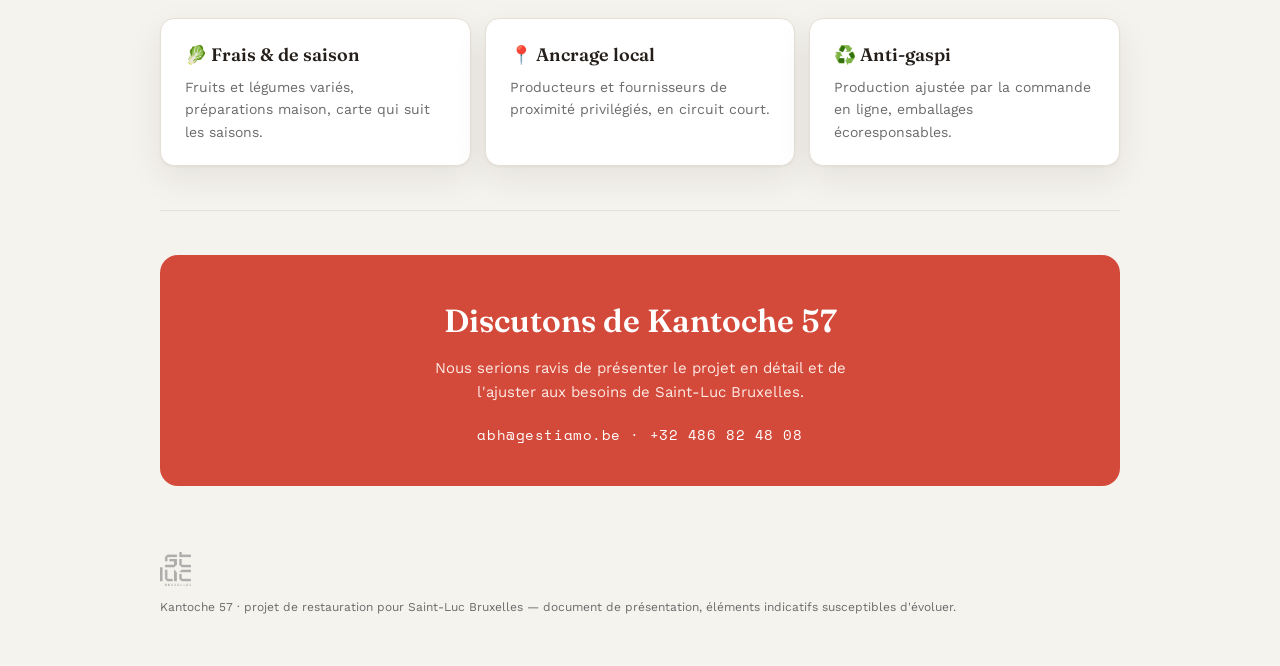
==== commit 3c914ab6: "Fix lisibilite section concept" ====
--- a/index.html
+++ b/index.html
@@ -25,7 +25,9 @@
   .band .run{display:inline-block;font-family:var(--black);font-size:22px;letter-spacing:.02em;color:#fff}
   .band .run span{opacity:.55;margin:0 14px}
   /* motif doodle */
-  .doodle{background-image:url('/assets/doodles.svg');background-size:300px;background-repeat:repeat;opacity:1}
+  .doodle{position:relative;background:var(--rouge)}
+  .doodle::before{content:"";position:absolute;inset:0;background-image:url('/assets/doodles.svg');background-size:260px;background-repeat:repeat;opacity:.14;filter:grayscale(1) brightness(0) invert(1)}
+  .doodle .inner{position:relative;z-index:1;background:var(--paper);border-radius:14px;padding:28px 26px}
   .photo-band{display:grid;grid-template-columns:1.1fr .9fr;gap:0;align-items:stretch;border-radius:18px;overflow:hidden;border:1px solid var(--line);margin-top:8px}
   @media (max-width:700px){.photo-band{grid-template-columns:1fr}}
   .photo-band img{width:100%;height:100%;object-fit:cover;min-height:260px}
@@ -64,20 +66,22 @@
 
 <div class="wrap">
 
-  <section class="doodle" style="border-radius:16px;padding:32px 24px;margin-top:24px;border:1px solid var(--line)">
-    <p class="eyebrow">Le concept</p>
-    <h2>Deux lieux, une même table</h2>
-    <p class="sub">Un comptoir take-away rapide au site supérieur et une cafétéria assise au site secondaire, reliés par une cuisine de production unique. Une carte courte et changeante, des produits frais, des prix étudiants.</p>
-    <div class="stats">
-      <div class="stat"><div class="v">2</div><div class="l">sites de service</div></div>
-      <div class="stat"><div class="v">~350</div><div class="l">couverts / jour</div></div>
-      <div class="stat"><div class="v">7&nbsp;€</div><div class="l">ticket moyen</div></div>
-      <div class="stat"><div class="v">5&nbsp;j/7</div><div class="l">en journée</div></div>
-    </div>
-    <div class="pills" style="margin-top:18px">
-      <span class="pill" style="background:var(--rouge)">☕ Boire</span>
-      <span class="pill" style="background:var(--sapin)">🍽 Manger</span>
-      <span class="pill" style="background:var(--bleu)">🎉 Event &amp; Catering</span>
+  <section class="doodle" style="border-radius:16px;padding:14px;margin-top:24px">
+    <div class="inner">
+      <p class="eyebrow">Le concept</p>
+      <h2>Deux lieux, une même table</h2>
+      <p class="sub">Un comptoir take-away rapide au site supérieur et une cafétéria assise au site secondaire, reliés par une cuisine de production unique. Une carte courte et changeante, des produits frais, des prix étudiants.</p>
+      <div class="stats">
+        <div class="stat"><div class="v">2</div><div class="l">sites de service</div></div>
+        <div class="stat"><div class="v">~350</div><div class="l">couverts / jour</div></div>
+        <div class="stat"><div class="v">7&nbsp;€</div><div class="l">ticket moyen</div></div>
+        <div class="stat"><div class="v">5&nbsp;j/7</div><div class="l">en journée</div></div>
+      </div>
+      <div class="pills" style="margin-top:18px">
+        <span class="pill" style="background:var(--rouge)">☕ Boire</span>
+        <span class="pill" style="background:var(--sapin)">🍽 Manger</span>
+        <span class="pill" style="background:var(--bleu)">🎉 Event &amp; Catering</span>
+      </div>
     </div>
   </section>
 
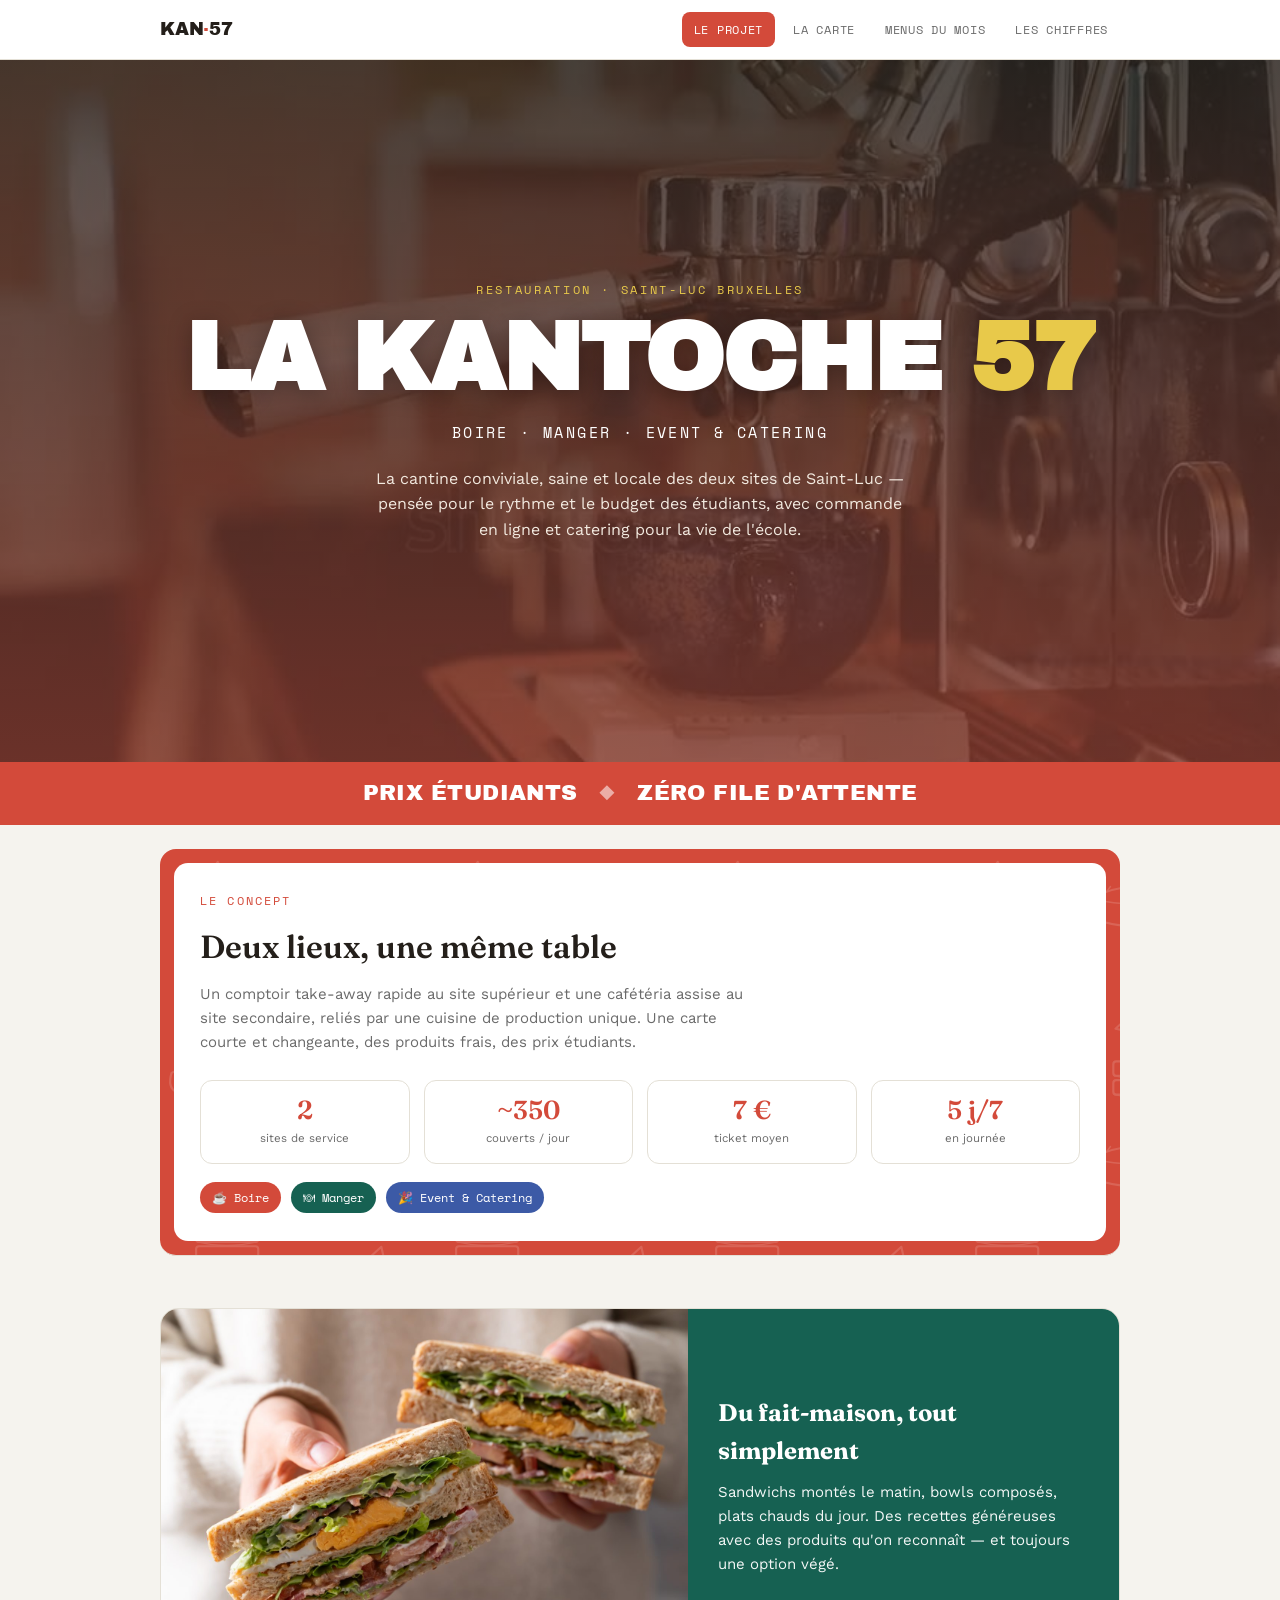
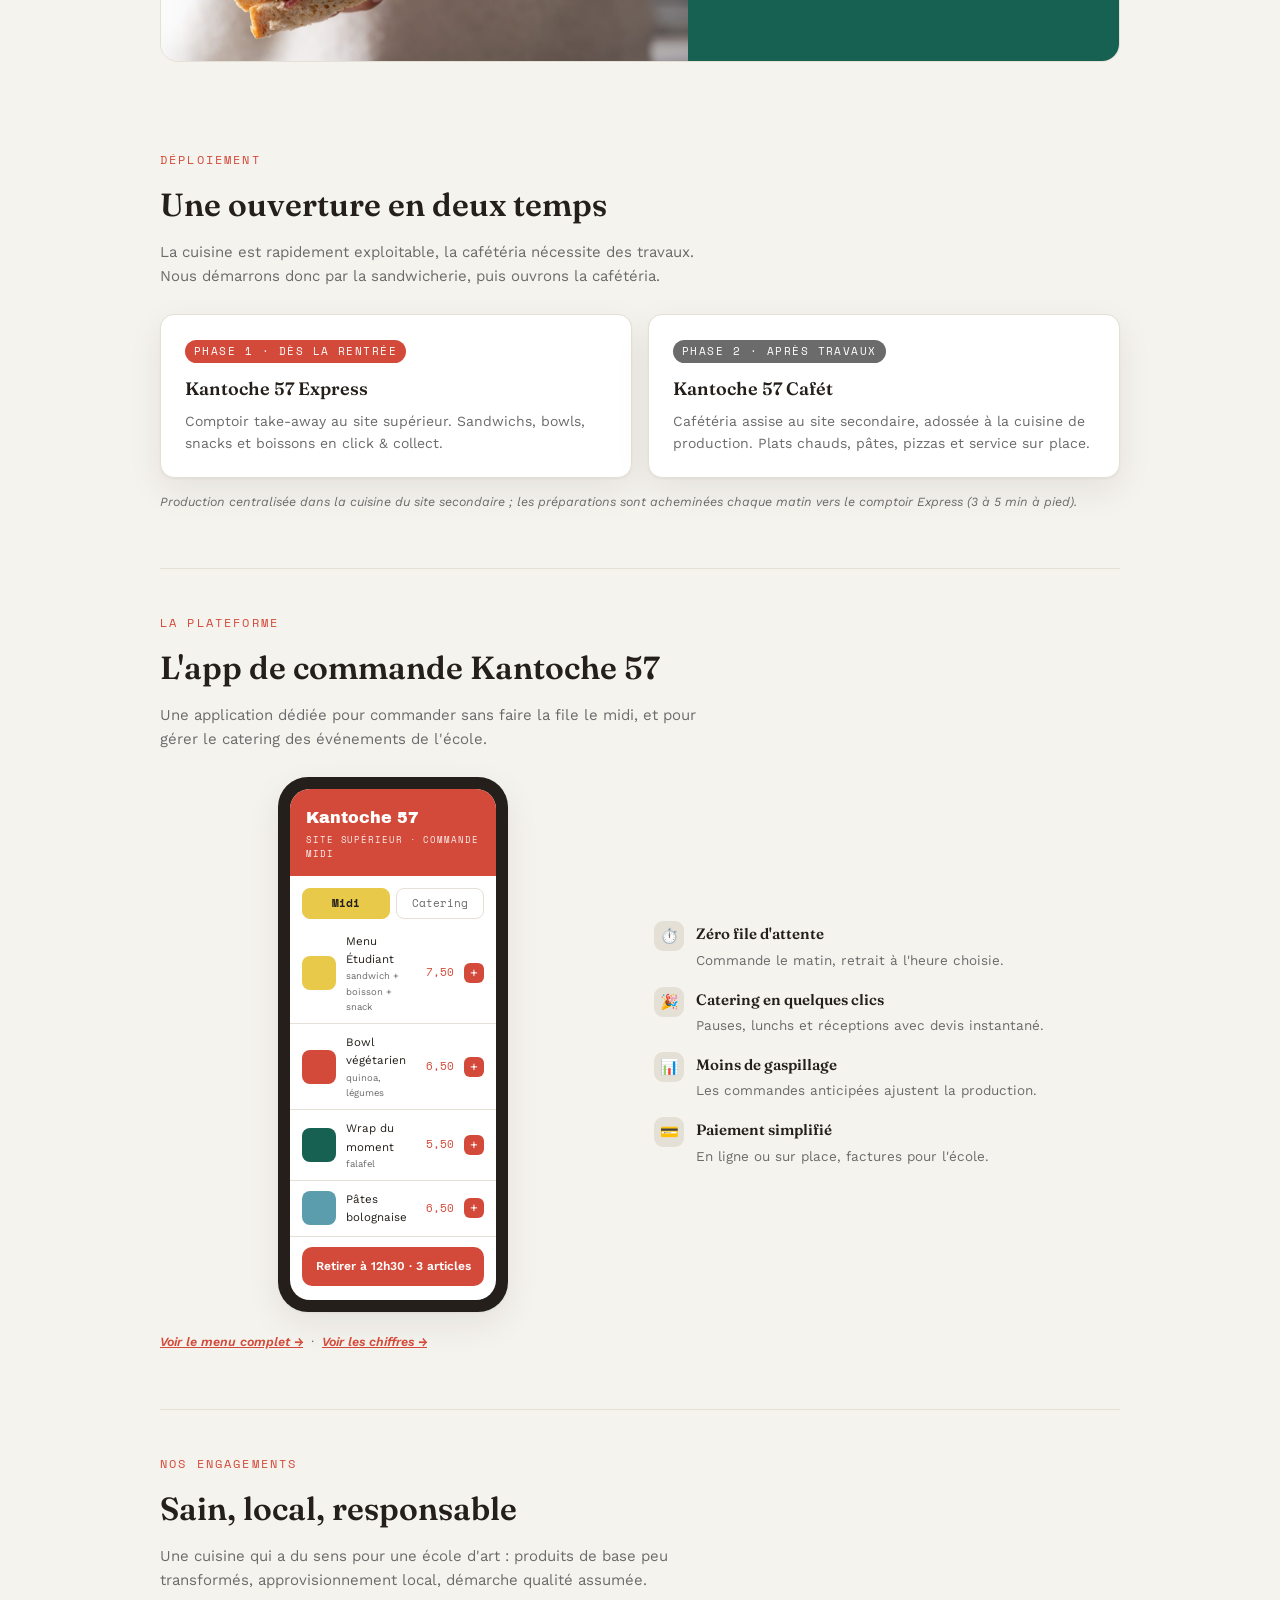
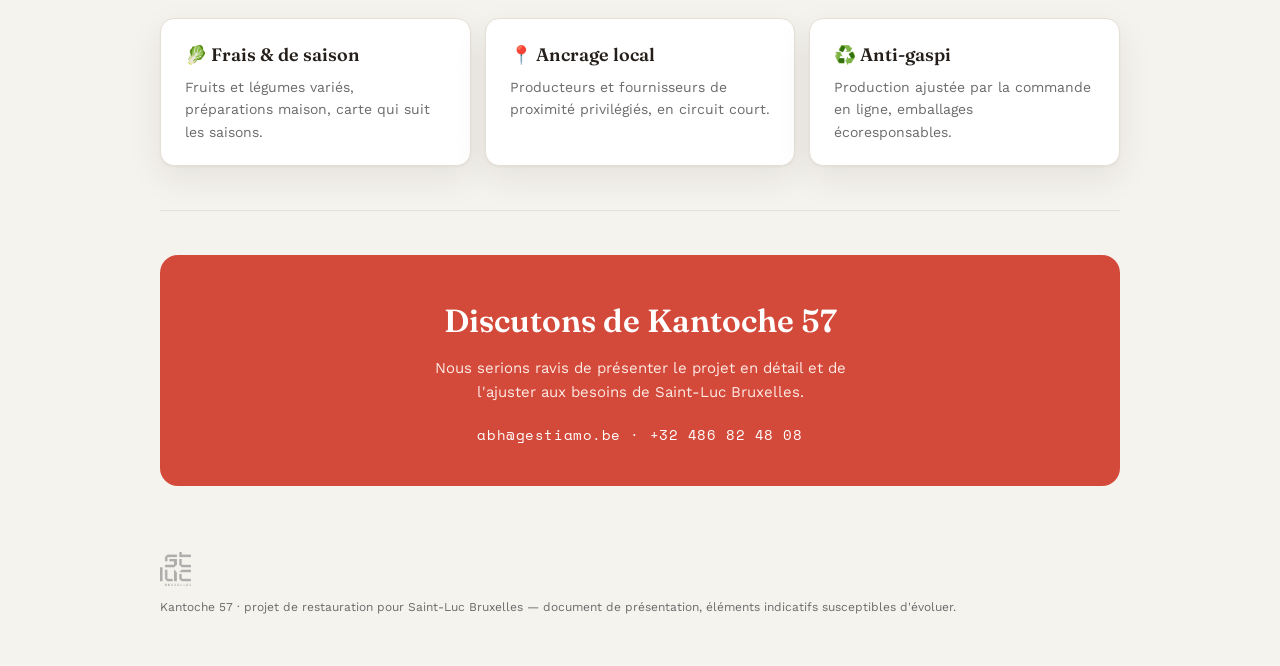
==== commit 0fc3a96b: "Bandeau + carte boissons trendy + menus du mois" ====
--- a/index.html
+++ b/index.html
@@ -21,8 +21,8 @@
   .vhero .tag{font-family:var(--mono);font-size:clamp(12px,2.4vw,15px);letter-spacing:.16em;text-transform:uppercase;color:#fff;margin:20px 0 0}
   .vhero .pitch{max-width:54ch;margin:22px auto 0;color:#f2e9df;font-size:16px}
   /* bandeaux couleur */
-  .band{padding:14px 0;overflow:hidden;white-space:nowrap}
-  .band .run{display:inline-block;font-family:var(--black);font-size:22px;letter-spacing:.02em;color:#fff}
+  .band{padding:14px 0;overflow:hidden;white-space:nowrap;text-align:center}
+  .band .run{display:inline-block;font-family:var(--black);font-size:clamp(16px,3.5vw,22px);letter-spacing:.02em;color:#fff}
   .band .run span{opacity:.55;margin:0 14px}
   /* motif doodle */
   .doodle{position:relative;background:var(--rouge)}
@@ -43,7 +43,8 @@
     <a class="brand" href="/">KAN<span>·</span>57</a>
     <div class="links">
       <a href="/" class="on">Le projet</a>
-      <a href="/menu.html">Le menu</a>
+      <a href="/menu.html">La carte</a>
+      <a href="/menus-du-mois.html">Menus du mois</a>
       <a href="/chiffres.html">Les chiffres</a>
     </div>
   </div>
@@ -62,7 +63,7 @@
   </div>
 </header>
 
-<div class="band" style="background:var(--rouge)"><div class="run">FRAIS &amp; DE SAISON <span>◆</span> PRIX ÉTUDIANTS <span>◆</span> ZÉRO FILE D'ATTENTE <span>◆</span> LOCAL <span>◆</span> FRAIS &amp; DE SAISON <span>◆</span> PRIX ÉTUDIANTS <span>◆</span> ZÉRO FILE D'ATTENTE <span>◆</span> LOCAL <span>◆</span></div></div>
+<div class="band" style="background:var(--rouge);text-align:center"><div class="run">PRIX ÉTUDIANTS <span>◆</span> ZÉRO FILE D'ATTENTE</div></div>
 
 <div class="wrap">
 
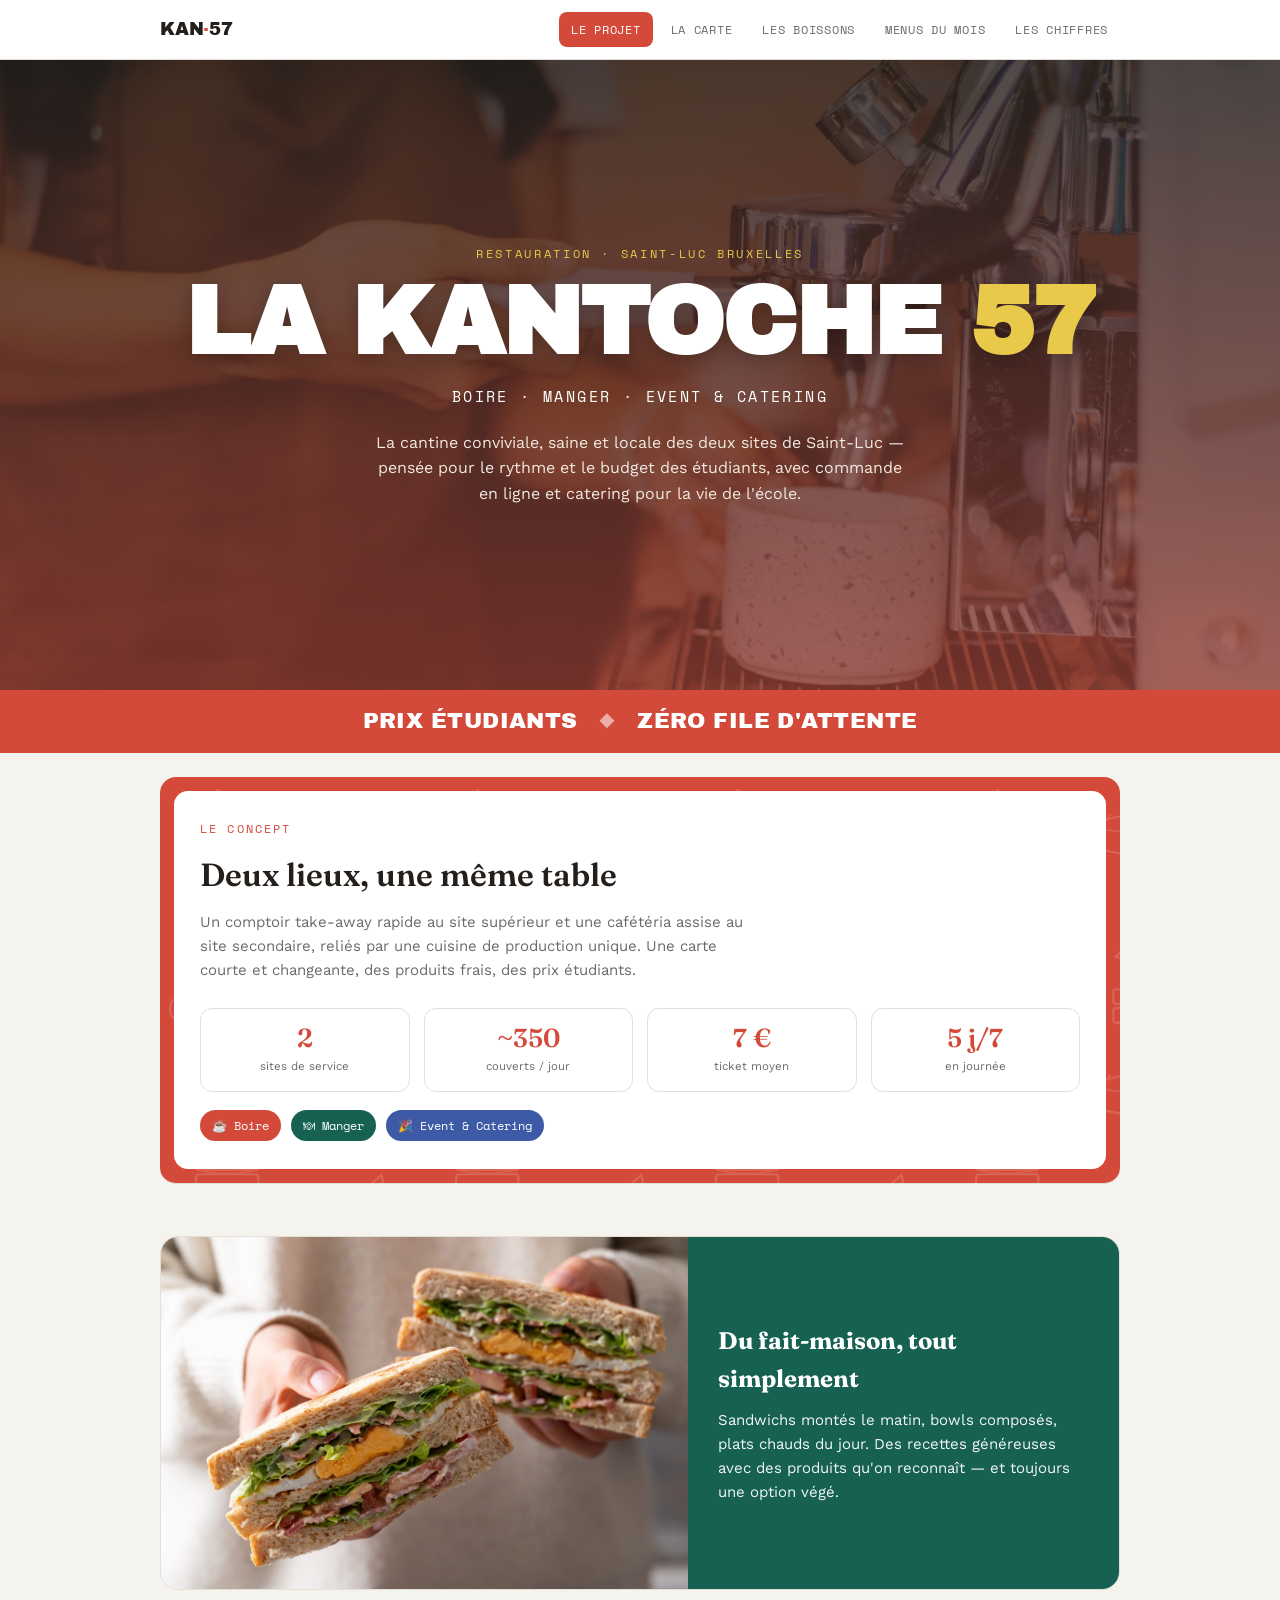
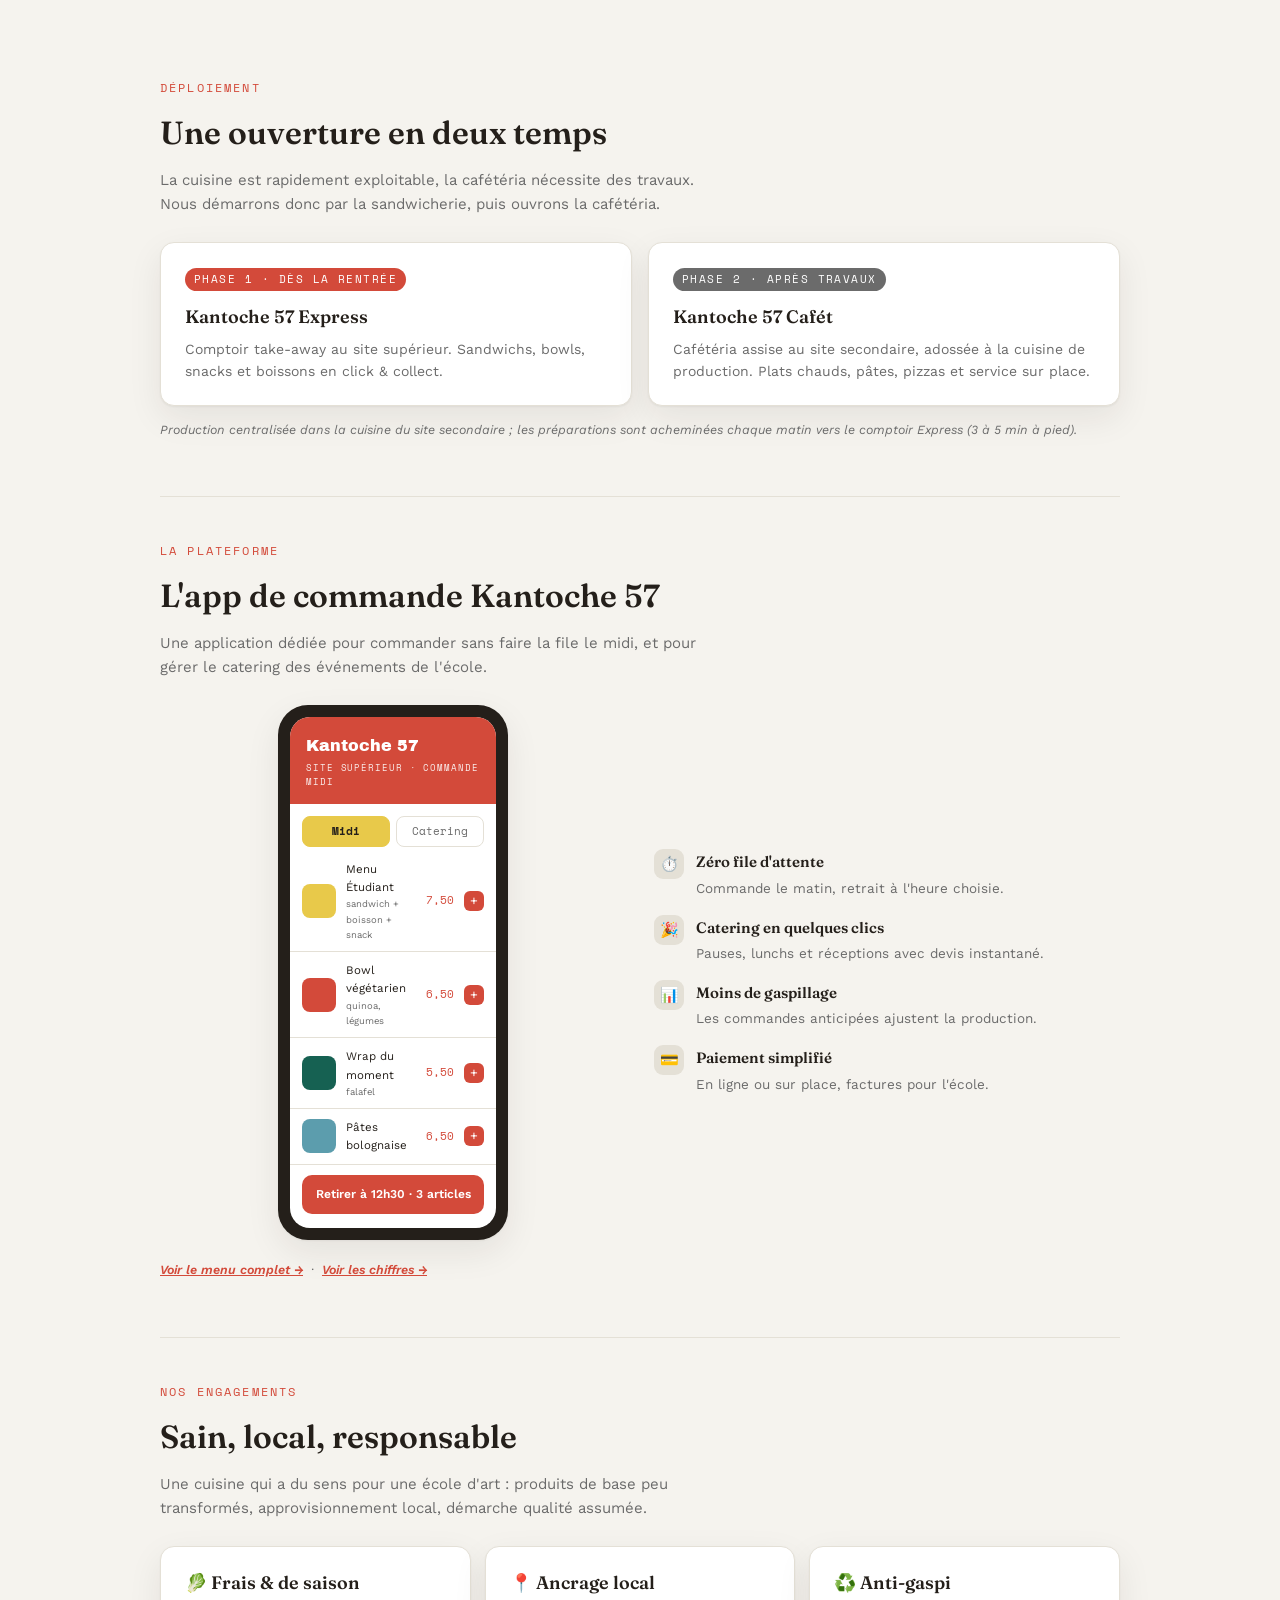
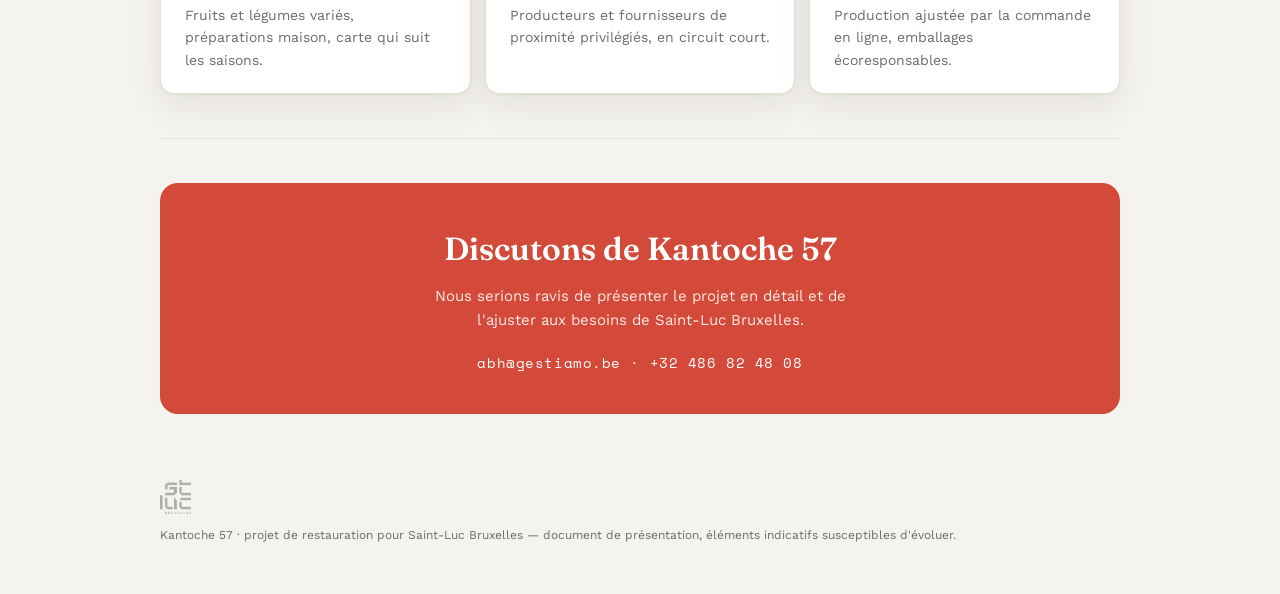
==== commit ad66118c: "Page boissons indépendante en cyan" ====
--- a/index.html
+++ b/index.html
@@ -11,9 +11,9 @@
 <link rel="stylesheet" href="/assets/style.css">
 <style>
   /* hero vidéo */
-  .vhero{position:relative;min-height:78vh;display:flex;align-items:center;justify-content:center;text-align:center;overflow:hidden;background:var(--encre)}
-  .vhero video{position:absolute;inset:0;width:100%;height:100%;object-fit:cover;opacity:.42}
-  .vhero .veil{position:absolute;inset:0;background:linear-gradient(180deg,rgba(36,31,26,.5),rgba(211,74,58,.4))}
+  .vhero{position:relative;min-height:70vh;display:flex;align-items:center;justify-content:center;text-align:center;overflow:hidden;background:var(--encre) center/cover no-repeat}
+  .vhero img.bg{position:absolute;inset:0;width:100%;height:100%;object-fit:cover;opacity:.5}
+  .vhero .veil{position:absolute;inset:0;background:linear-gradient(180deg,rgba(36,31,26,.55),rgba(211,74,58,.45))}
   .vhero .inner{position:relative;z-index:2;color:#fff;padding:40px 20px}
   .vhero .kicker{font-family:var(--mono);font-size:12px;letter-spacing:.22em;text-transform:uppercase;color:var(--jaune);margin:0 0 18px}
   .vhero h1{font-family:var(--black);font-size:clamp(44px,11vw,96px);line-height:.86;margin:0;letter-spacing:-.02em;text-shadow:0 4px 24px rgba(0,0,0,.3)}
@@ -44,6 +44,7 @@
     <div class="links">
       <a href="/" class="on">Le projet</a>
       <a href="/menu.html">La carte</a>
+      <a href="/boissons.html">Les boissons</a>
       <a href="/menus-du-mois.html">Menus du mois</a>
       <a href="/chiffres.html">Les chiffres</a>
     </div>
@@ -51,9 +52,7 @@
 </nav>
 
 <header class="vhero">
-  <video autoplay muted loop playsinline poster="/assets/hero-poster.jpg">
-    <source src="/assets/hero.mp4" type="video/mp4">
-  </video>
+  <img class="bg" src="/assets/hero-barista.jpg" alt="Barista préparant un café">
   <div class="veil"></div>
   <div class="inner">
     <p class="kicker">Restauration · Saint-Luc Bruxelles</p>
@@ -79,9 +78,9 @@
         <div class="stat"><div class="v">5&nbsp;j/7</div><div class="l">en journée</div></div>
       </div>
       <div class="pills" style="margin-top:18px">
-        <span class="pill" style="background:var(--rouge)">☕ Boire</span>
-        <span class="pill" style="background:var(--sapin)">🍽 Manger</span>
-        <span class="pill" style="background:var(--bleu)">🎉 Event &amp; Catering</span>
+        <a class="pill" href="/boissons.html" style="background:var(--rouge);text-decoration:none">☕ Boire</a>
+        <a class="pill" href="/menus-du-mois.html" style="background:var(--sapin);text-decoration:none">🍽 Manger</a>
+        <a class="pill" href="/menu.html#catering" style="background:var(--bleu);text-decoration:none">🎉 Event &amp; Catering</a>
       </div>
     </div>
   </section>
--- a/assets/style.css
+++ b/assets/style.css
@@ -119,3 +119,6 @@
 .fl b{font-family:var(--serif);font-weight:600;font-size:14px}
 .fl b small{display:block;font-family:var(--sans);font-weight:400;color:var(--muted);font-size:11.5px}
 .fl .fp{font-family:var(--mono);color:var(--rouge);font-weight:600;white-space:nowrap}
+
+a.pill{transition:transform .12s ease,filter .12s ease;cursor:pointer}
+a.pill:hover{filter:brightness(1.08);transform:translateY(-1px)}
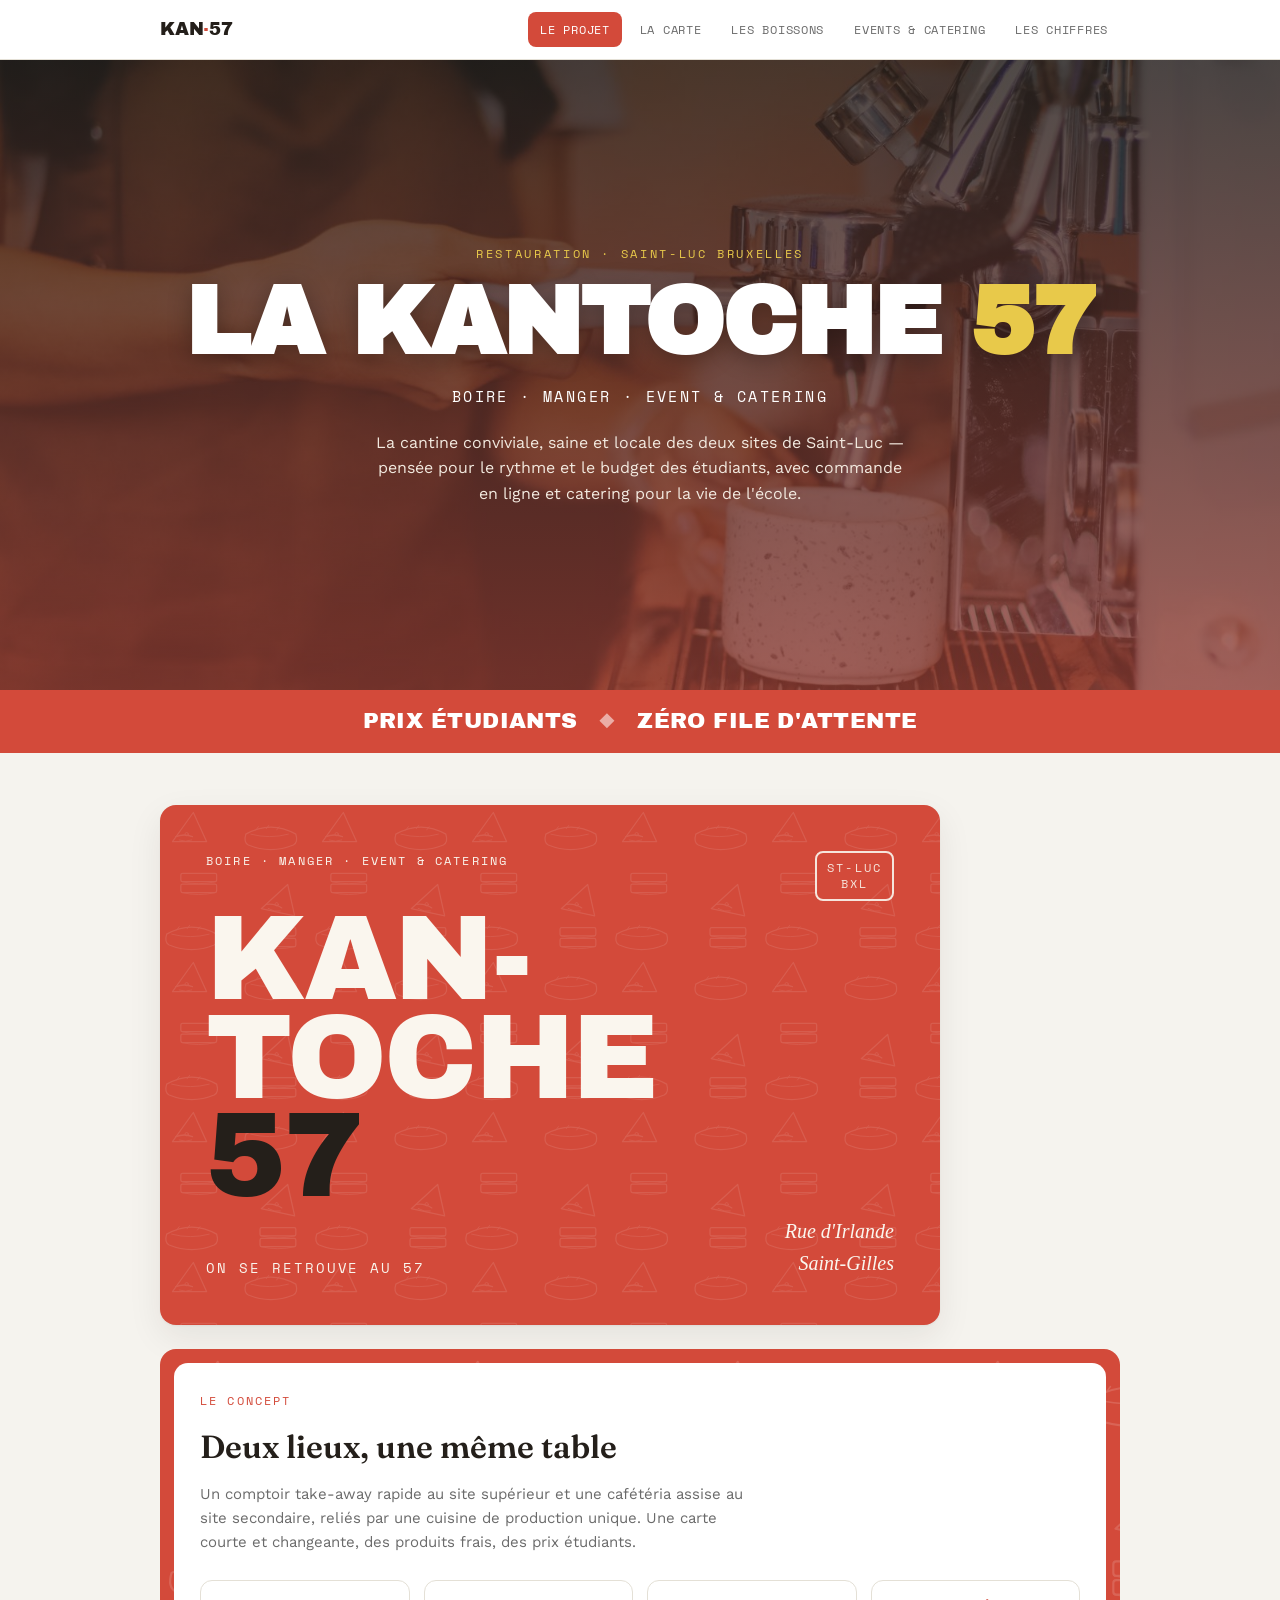
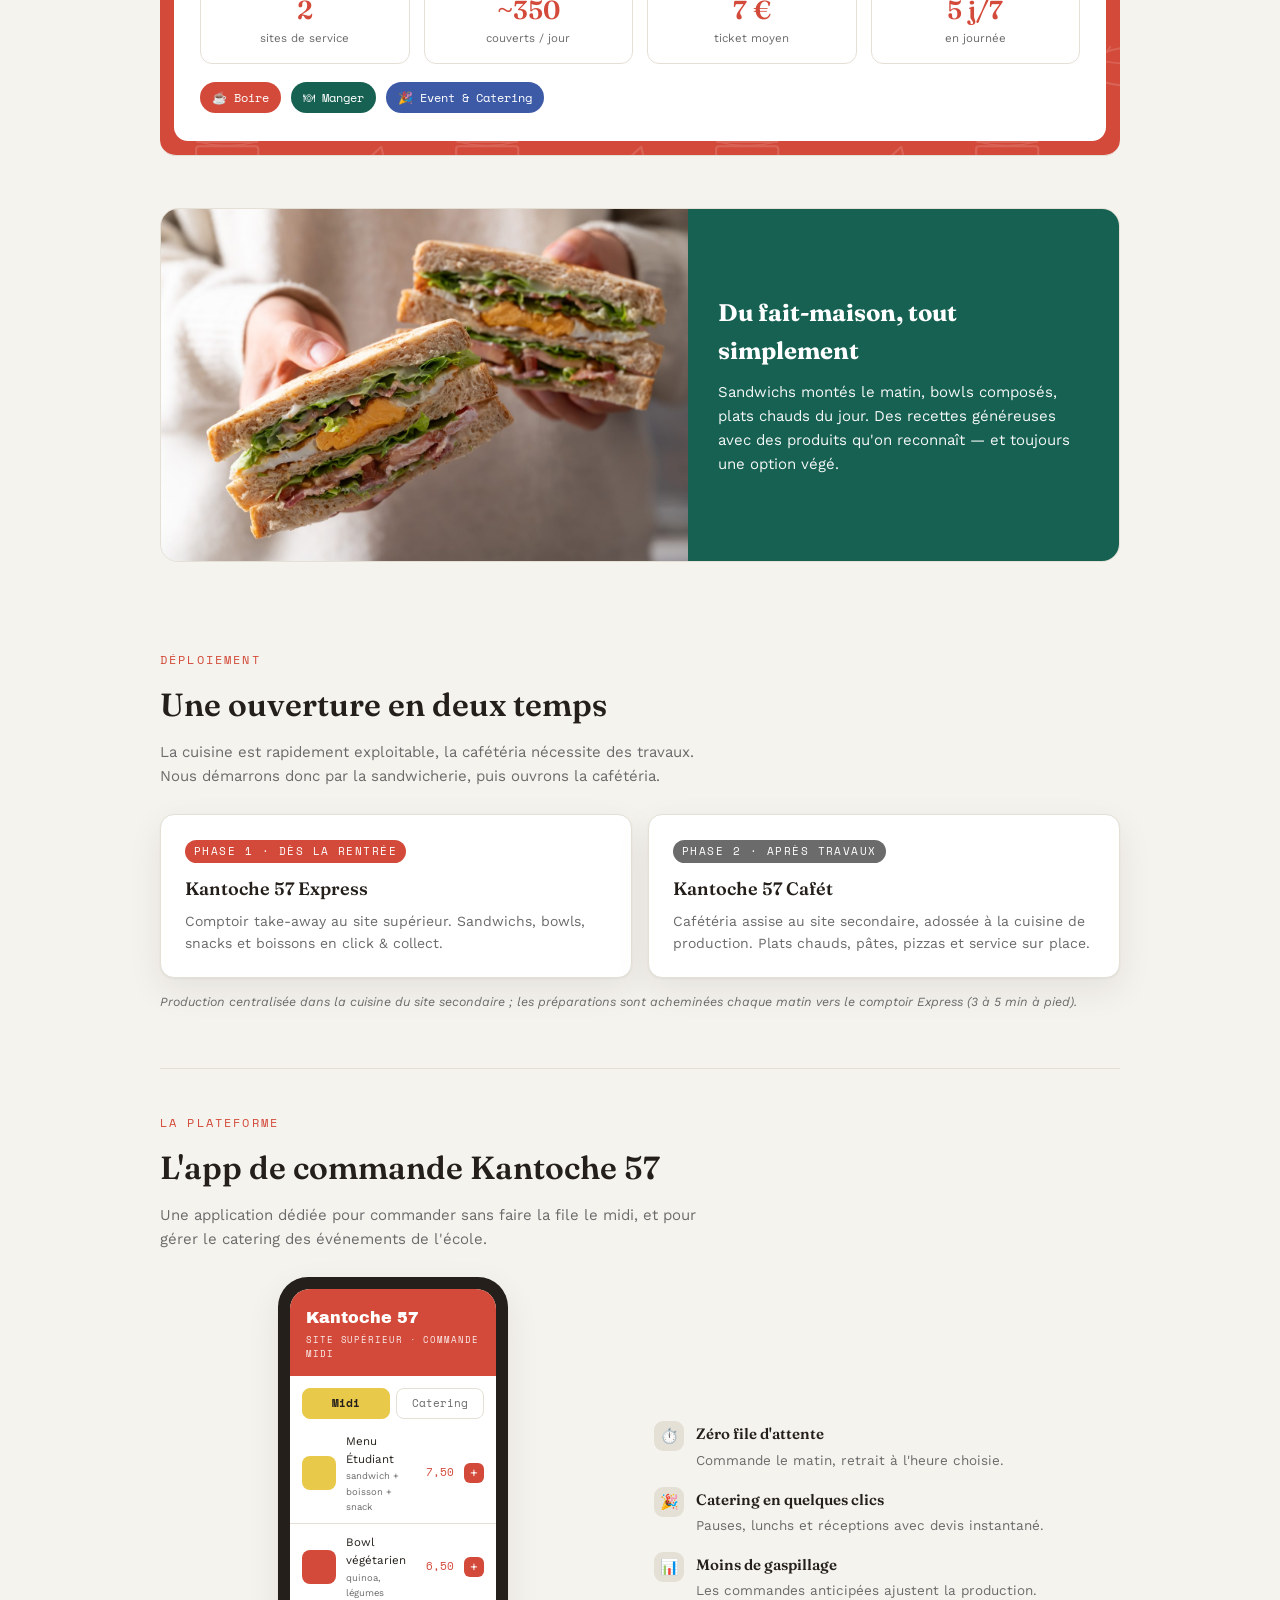
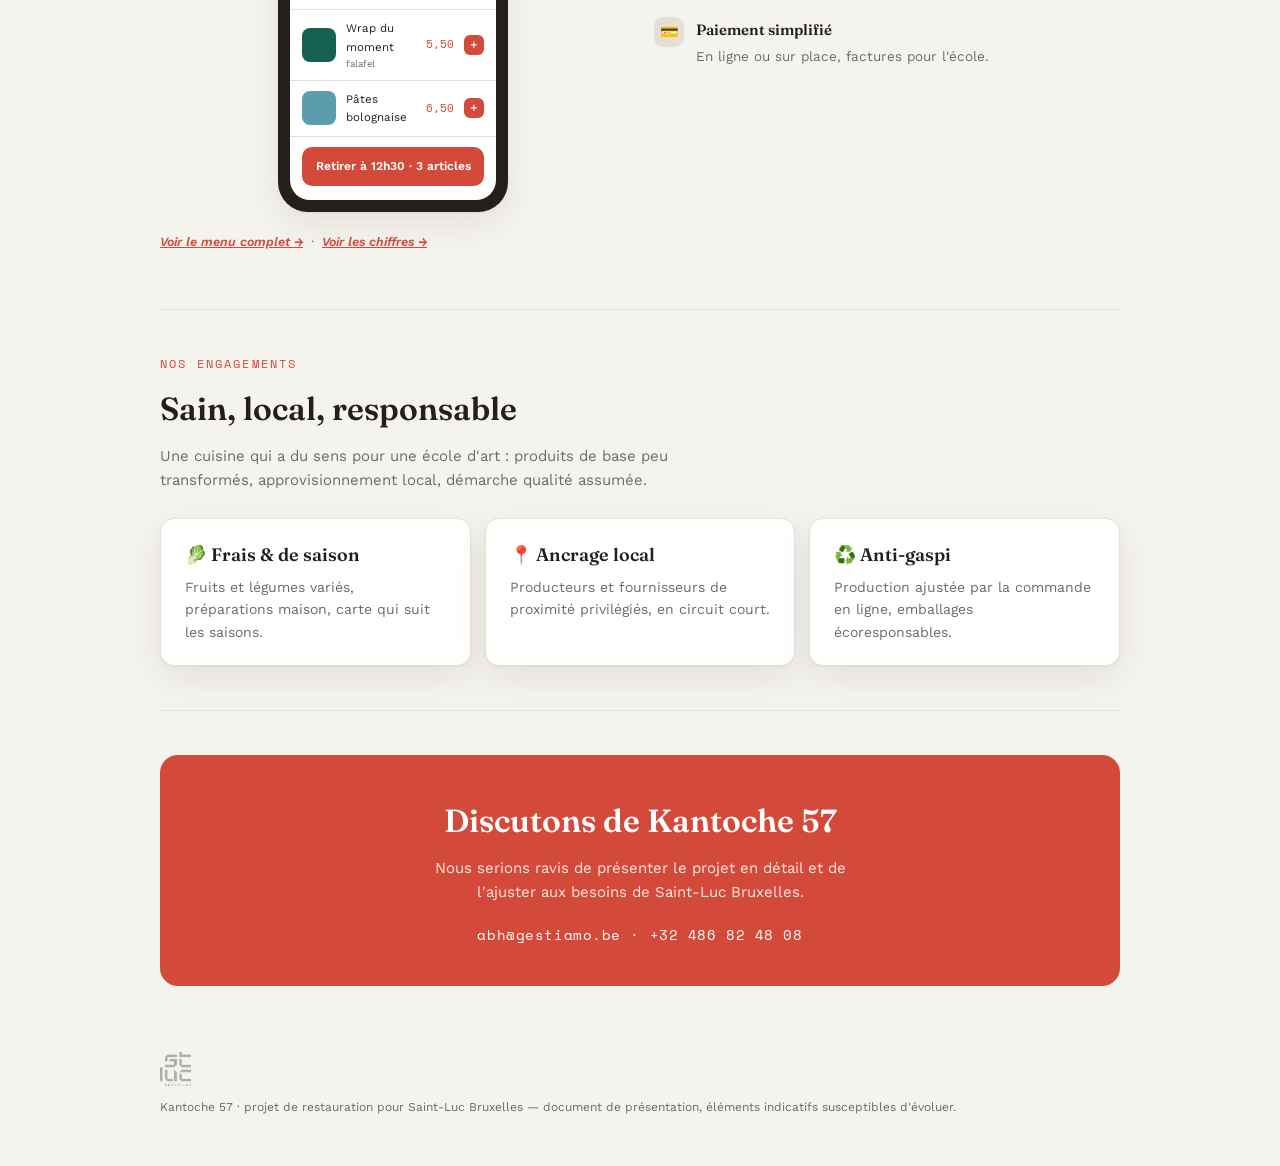
==== commit 493451a5: "Carte postale KANTOCHE 57 sur l'accueil" ====
--- a/index.html
+++ b/index.html
@@ -28,6 +28,16 @@
   .doodle{position:relative;background:var(--rouge)}
   .doodle::before{content:"";position:absolute;inset:0;background-image:url('/assets/doodles.svg');background-size:260px;background-repeat:repeat;opacity:.14;filter:grayscale(1) brightness(0) invert(1)}
   .doodle .inner{position:relative;z-index:1;background:var(--paper);border-radius:14px;padding:28px 26px}
+  /* carte postale géante */
+  .postcard{position:relative;background:var(--rouge);border-radius:16px;overflow:hidden;box-shadow:var(--shadow);color:#faf6ee;display:flex;flex-direction:column;justify-content:space-between;padding:clamp(22px,4vw,46px);aspect-ratio:3/2;max-height:520px;margin-top:8px}
+  .postcard::before{content:"";position:absolute;inset:0;background-image:url('/assets/doodles.svg');background-size:150px;opacity:.10;filter:grayscale(1) brightness(0) invert(1)}
+  .postcard .pc-top{position:relative;z-index:1;display:flex;justify-content:space-between;align-items:flex-start;font-family:var(--mono);font-size:clamp(9px,1.5vw,12px);letter-spacing:.18em;text-transform:uppercase}
+  .postcard .stamp{border:2px solid #faf6ee;border-radius:8px;padding:7px 10px;text-align:center;line-height:1.3;opacity:.9}
+  .postcard .pc-wm{position:relative;z-index:1;font-family:var(--black);line-height:.82;letter-spacing:-.02em;font-size:clamp(48px,12vw,120px);margin:auto 0}
+  .postcard .pc-wm .n{color:var(--encre)}
+  .postcard .pc-base{position:relative;z-index:1;display:flex;justify-content:space-between;align-items:flex-end;gap:12px}
+  .postcard .pc-tag{font-family:var(--mono);font-size:clamp(10px,1.8vw,14px);letter-spacing:.14em;text-transform:uppercase}
+  .postcard .pc-loc{font-family:var(--serif);font-style:italic;font-size:clamp(13px,2.2vw,20px);text-align:right}
   .photo-band{display:grid;grid-template-columns:1.1fr .9fr;gap:0;align-items:stretch;border-radius:18px;overflow:hidden;border:1px solid var(--line);margin-top:8px}
   @media (max-width:700px){.photo-band{grid-template-columns:1fr}}
   .photo-band img{width:100%;height:100%;object-fit:cover;min-height:260px}
@@ -45,7 +55,7 @@
       <a href="/" class="on">Le projet</a>
       <a href="/menu.html">La carte</a>
       <a href="/boissons.html">Les boissons</a>
-      <a href="/menus-du-mois.html">Menus du mois</a>
+      <a href="/events.html">Events & Catering</a>
       <a href="/chiffres.html">Les chiffres</a>
     </div>
   </div>
@@ -66,6 +76,20 @@
 
 <div class="wrap">
 
+  <section style="border-bottom:0;padding-bottom:0">
+    <div class="postcard">
+      <div class="pc-top">
+        <span>Boire · Manger · Event &amp; Catering</span>
+        <span class="stamp">ST-LUC<br>BXL</span>
+      </div>
+      <div class="pc-wm">KAN&#8288;-<br>TOCHE<br><span class="n">57</span></div>
+      <div class="pc-base">
+        <span class="pc-tag">On se retrouve au 57</span>
+        <span class="pc-loc">Rue d'Irlande<br>Saint-Gilles</span>
+      </div>
+    </div>
+  </section>
+
   <section class="doodle" style="border-radius:16px;padding:14px;margin-top:24px">
     <div class="inner">
       <p class="eyebrow">Le concept</p>
@@ -79,8 +103,8 @@
       </div>
       <div class="pills" style="margin-top:18px">
         <a class="pill" href="/boissons.html" style="background:var(--rouge);text-decoration:none">☕ Boire</a>
-        <a class="pill" href="/menus-du-mois.html" style="background:var(--sapin);text-decoration:none">🍽 Manger</a>
-        <a class="pill" href="/menu.html#catering" style="background:var(--bleu);text-decoration:none">🎉 Event &amp; Catering</a>
+        <a class="pill" href="/menu.html" style="background:var(--sapin);text-decoration:none">🍽 Manger</a>
+        <a class="pill" href="/events.html" style="background:var(--bleu);text-decoration:none">🎉 Event &amp; Catering</a>
       </div>
     </div>
   </section>
